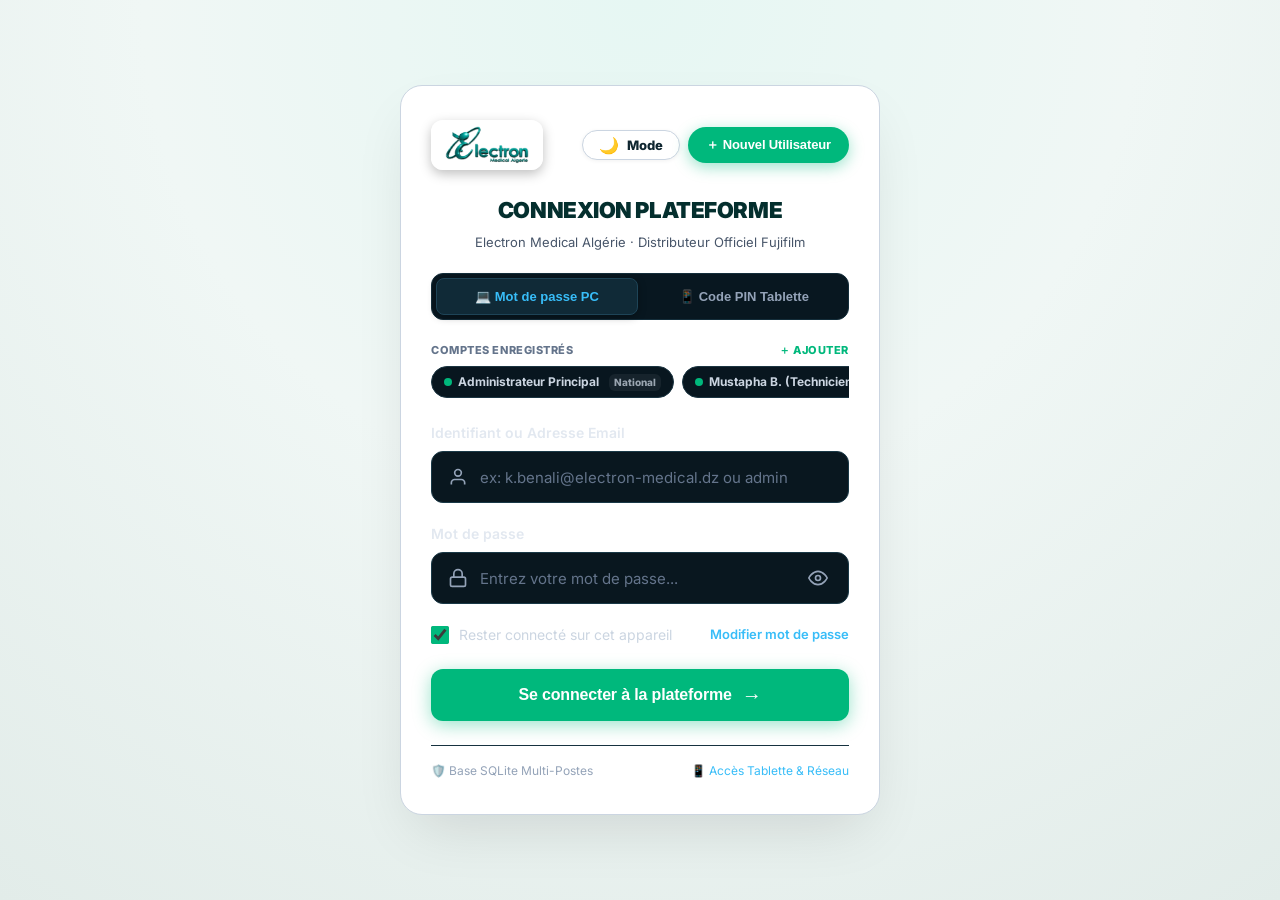
==== feuille_inspection.html @ e0e66719 "Ajout du bouton Deconnexion et Nouvel Utilisateur avec selection de Region (Centre, Est, Ouest, Sud," ====
<!doctype html>
<html lang="fr">
<head>
  <script>
    // VÉRIFICATION DE SÉCURITÉ IMMÉDIATE : CONNEXION OBLIGATOIRE
    (function() {
      try {
        var isSessionActive = (sessionStorage.getItem('technico_session_active') === 'true' || localStorage.getItem('technico_session_active') === 'true');
        var token = localStorage.getItem('technico_auth_token') || sessionStorage.getItem('technico_auth_token') || localStorage.getItem('technico_auth_token_v1') || sessionStorage.getItem('technico_auth_token_v1');
        var user = localStorage.getItem('technico_auth_user') || sessionStorage.getItem('technico_auth_user') || localStorage.getItem('technico_auth_user_v1') || sessionStorage.getItem('technico_auth_user_v1');
        if (!isSessionActive || !token || !user) {
          window.location.replace('login.html?redirect=feuille_inspection.html');
        }
      } catch (e) {
        window.location.replace('login.html?redirect=feuille_inspection.html');
      }
    })();
  </script>

<meta charset="utf-8">
<meta name="viewport" content="width=device-width,initial-scale=1">
<script src="js/theme.js"></script>
  <script src="js/auth.js"></script>
<link rel="stylesheet" href="css/main.css">
<title>ELECTRON MEDICAL — Inspection d'entrée</title>
<style>
  :root {
    --border-color: #000000;
    --border-width: 1px;
    --bg-color: #ffffff;
    --text-color: #000000;
    --yellow-highlight: #ffff00;
    --red-text: #ff0000;
    --top-bar-bg: #142d3a;
  }

  * { box-sizing: border-box; }

  body {
    margin: 0;
    padding: 0;
    background: #eef2f5;
    color: var(--text-color);
    font-family: Arial, "Segoe UI", Helvetica, sans-serif;
    font-size: 13px;
    line-height: 1.3;
  }

  /* Barre d'outils supérieure (non imprimable) */
  .app-control-bar {
    position: sticky;
    top: 0;
    z-index: 100;
    background: var(--top-bar-bg);
    color: #fff;
    padding: 10px 24px;
    display: flex;
    align-items: center;
    justify-content: space-between;
    box-shadow: 0 2px 10px rgba(0,0,0,0.25);
  }
  .app-control-bar .brand-title {
    font-size: 14px;
    font-weight: 800;
    letter-spacing: .05em;
    display: flex;
    align-items: center;
    gap: 10px;
  }
  .app-control-bar .brand-title span {
    color: #4ade80;
    font-size: 11px;
    border: 1px solid #4ade80;
    padding: 2px 6px;
    border-radius: 4px;
  }
  .bar-btns {
    display: flex;
    gap: 8px;
    align-items: center;
    flex-wrap: wrap;
  }
  .action-btn {
    padding: 7px 14px;
    border-radius: 6px;
    font-size: 12px;
    font-weight: 700;
    cursor: pointer;
    border: 0;
    display: inline-flex;
    align-items: center;
    gap: 6px;
    transition: all .15s ease;
    text-decoration: none;
  }
  .btn-dashboard { background: #2a4351; color: #fff; }
  .btn-dashboard:hover { background: #3b5768; }
  .btn-print { background: #0284c7; color: #fff; }
  .btn-print:hover { background: #0369a1; }
  .btn-save { background: #16a34a; color: #fff; }
  .btn-save:hover { background: #15803d; }
  .btn-clear { background: #475569; color: #fff; }
  .btn-clear:hover { background: #334155; }
  .btn-history { background: #d97706; color: #fff; }
  .btn-history:hover { background: #b45309; }
  .btn-toggle-panel { background: #0f766e; color: #fff; }
  .btn-toggle-panel:hover { background: #115e59; }

  /* Cadre supérieur officiel (Cellule titre Excel) */
  .fuji-top-excel-bar {
    width: 68%;
    height: 16px;
    border: 1px solid #000;
    margin: 0 auto 10px auto;
    box-sizing: border-box;
  }

  /* Feuille A4 / Document centré */
  .sheet-container {
    max-width: 1060px;
    margin: 20px auto 60px;
    background: #fff;
    padding: 30px 45px 50px;
    box-shadow: 0 4px 25px rgba(0,0,0,0.12);
    border: 1px solid #d1d5db;
  }

  /* SECTION HAUTE : Saisie interactive directe */
  .top-input-section {
    margin-bottom: 25px;
    font-size: 14px;
  }
  .input-line {
    display: flex;
    align-items: center;
    margin-bottom: 11px;
  }
  .input-line.long-line {
    align-items: flex-start;
  }
  .input-line label {
    width: 220px;
    font-size: 14px;
    color: #000;
    font-weight: 400;
  }
  .input-line input[type="text"] {
    width: 380px;
    height: 30px;
    padding: 4px 8px;
    border: 1px solid #777;
    border-radius: 2px;
    font-size: 14px;
    color: #000;
    outline: none;
    background: #fff;
  }
  .input-line input[type="text"]:focus {
    border-color: #0284c7;
    box-shadow: 0 0 0 2px rgba(2,132,199,0.2);
  }
  .input-line.wide-input input[type="text"] {
    width: 100%;
    max-width: 820px;
  }
  .appareil-options {
    display: inline-flex;
    align-items: center;
    gap: 30px;
    font-size: 14px;
  }
  .appareil-options label {
    width: auto;
    cursor: pointer;
    display: inline-flex;
    align-items: center;
    gap: 7px;
  }
  .appareil-options input[type="checkbox"] {
    width: 17px;
    height: 17px;
    cursor: pointer;
    accent-color: #0075ff;
  }
  .appareil-filled-cell {
    background-color: #000000 !important;
    background: #000000 !important;
    color: #000000 !important;
    user-select: none;
  }

  /* EN-TÊTE OFFICIEL ELECTRON MEDICAL */
  .fuji-header-block {
    position: relative;
    margin-top: 15px;
    margin-bottom: 12px;
    min-height: 52px;
    display: flex;
    align-items: center;
    justify-content: center;
  }
  .fuji-logo-img {
    height: 48px;
    object-fit: contain;
    position: absolute;
    left: 0;
    top: 50%;
    transform: translateY(-50%);
  }
  .fuji-title-center {
    text-align: center;
    font-size: 25px;
    font-weight: 800;
    letter-spacing: .02em;
    margin: 0;
    color: #000;
  }
  .sub-notice-text {
    font-size: 13px;
    margin-bottom: 6px;
    color: #000;
  }

  /* TABLEAU 1 : Information endoscope */
  .grid-table {
    width: 100%;
    border-collapse: collapse;
    border: var(--border-width) solid var(--border-color);
    margin-bottom: 22px;
    font-size: 13px;
  }
  .grid-table td, .grid-table th {
    border: var(--border-width) solid var(--border-color);
    padding: 4px 6px;
    vertical-align: middle;
  }
  .grid-table .bold-lbl {
    font-weight: 700;
    color: #000;
  }
  .grid-table .text-center {
    text-align: center;
  }
  .grid-table input[type="text"] {
    width: 100%;
    border: 0;
    outline: none;
    background: transparent;
    font-size: 13px;
    font-family: inherit;
    color: #000;
    padding: 2px 4px;
  }

  /* Cellules pistons dans le tableau 1 */
  .pistons-cell-layout {
    display: flex;
    align-items: center;
    gap: 12px;
  }
  .pistons-sub-box {
    display: inline-flex;
    align-items: center;
    gap: 6px;
    cursor: pointer;
    user-select: none;
  }

  /* Checkbox carrée style Excel */
  .check-box-square {
    display: inline-block;
    width: 14px;
    height: 14px;
    border: 1px solid #000;
    background: #fff;
    text-align: center;
    line-height: 12px;
    font-size: 11px;
    vertical-align: middle;
    user-select: none;
  }
  .check-box-square.checked:after {
    content: "✓";
    font-weight: 900;
    color: #000;
  }

  /* TABLEAU 2 : Inspection Items */
  .inspection-table {
    width: 100%;
    border-collapse: collapse;
    border: var(--border-width) solid var(--border-color);
    font-size: 12px;
  }
  .inspection-table th, .inspection-table td {
    border: var(--border-width) solid var(--border-color);
    padding: 3px 5px;
    vertical-align: middle;
  }
  .inspection-table th {
    background: #fff;
    font-weight: 700;
    text-align: center;
    font-size: 13px;
    padding: 6px 4px;
  }

  /* Colonne Visuels */
  .visuel-col {
    width: 320px;
    min-width: 290px;
    max-width: 340px;
    text-align: center;
    background: #fff;
    padding: 4px;
    position: relative;
  }
  .visuel-img {
    max-width: 96%;
    max-height: 100px;
    object-fit: contain;
    display: block;
    margin: 0 auto;
  }
  .visuel-double-knobs {
    display: flex;
    justify-content: center;
    align-items: flex-end;
    gap: 15px;
    padding: 4px 0;
  }
  .visuel-double-knobs .knob-item {
    text-align: center;
  }
  .visuel-double-knobs img {
    max-height: 90px;
    max-width: 125px;
    object-fit: contain;
  }
  .visuel-double-knobs .knob-caption {
    font-size: 10px;
    color: #222;
    margin-top: 2px;
    font-weight: 500;
  }

  /* Cellule d'élément et specs */
  .item-name-cell {
    font-size: 12px;
    color: #000;
    padding: 3px 6px;
  }
  .item-with-ref {
    display: flex;
    align-items: center;
    justify-content: space-between;
    gap: 8px;
    width: 100%;
  }
  .item-with-ref .item-txt {
    flex: 1;
  }
  .item-with-ref .item-ref-spec {
    width: 75px;
    text-align: center;
    font-weight: 700;
    font-family: monospace;
    font-size: 12px;
    border-left: 1px solid #000;
    padding: 2px 4px;
    margin: -3px -5px -3px 0;
    background: #fff;
  }

  /* Colonne Statut OK / NG avec séparateurs pointillés Excel */
  .status-col {
    width: 140px;
    min-width: 135px;
    text-align: center;
    padding: 0 !important;
  }
  .ok-ng-excel-grid {
    display: flex;
    align-items: stretch;
    height: 100%;
    min-height: 25px;
    width: 100%;
  }
  .ok-ng-excel-cell {
    flex: 1;
    display: flex;
    align-items: center;
    justify-content: center;
    font-size: 12px;
    border-right: 1px dotted #888;
    user-select: none;
    cursor: pointer;
  }
  .ok-ng-excel-cell:last-child {
    border-right: none;
  }
  .ok-ng-excel-cell.label-cell {
    font-weight: 500;
    cursor: pointer;
  }
  .ok-ng-excel-cell.box-cell {
    padding: 0 4px;
  }
  .sq-indicator {
    width: 14px;
    height: 14px;
    border: 1px solid #000;
    background: #fff;
    display: inline-flex;
    align-items: center;
    justify-content: center;
    font-size: 11px;
    font-weight: 900;
    line-height: 1;
  }
  .sq-indicator.checked {
    background: #fff;
    color: #000;
  }
  .sq-indicator.checked:after {
    content: "✓";
    font-weight: 900;
    color: #000;
  }

  /* Pression 24kPa */
  .kpa-val-cell {
    font-size: 12px;
    text-align: center;
    padding: 4px 6px;
    display: flex;
    align-items: center;
    justify-content: center;
    gap: 4px;
  }
  .kpa-val-cell input {
    width: 45px;
    text-align: right;
    border: 0;
    outline: none;
    font-size: 12px;
    font-family: inherit;
    font-weight: 700;
  }

  /* Uses Subtable & Optical Mires */
  .uses-box-table {
    width: 100%;
    border-collapse: collapse;
    text-align: center;
    margin: -3px -6px;
    font-size: 11px;
  }
  .uses-box-table td, .uses-box-table th {
    border: 1px solid #000;
    padding: 3px 4px;
  }
  .uses-box-table input {
    width: 60px;
    text-align: center;
    border: 0;
    outline: none;
    font-size: 12px;
    font-weight: 700;
  }
  .mire-frame-wrapper {
    display: flex;
    flex-direction: column;
    align-items: center;
    justify-content: center;
    gap: 2px;
    padding: 2px;
  }
  .mire-frame-img {
    max-width: 90px;
    max-height: 65px;
    object-fit: contain;
    border: 1px solid #bbb;
    background: #fff;
    border-radius: 3px;
  }
  .mire-photo-btn {
    font-size: 9px;
    padding: 1px 5px;
    border: 1px solid #999;
    border-radius: 3px;
    background: #f3f4f6;
    cursor: pointer;
  }

  /* Canal Ballonnet 580UT/UR* (LIGNE ENTIÈRE EN JAUNE VIF) */
  .yellow-row, .yellow-row td, .yellow-row .ok-ng-excel-grid, .yellow-row .ok-ng-excel-cell {
    background-color: var(--yellow-highlight) !important;
  }
  .yellow-row .item-name-cell, .yellow-row strong {
    color: var(--red-text) !important;
    font-weight: 800;
  }

  /* Angulation Sub-table */
  .angulation-sub-table {
    width: 100%;
    border-collapse: collapse;
    margin: -3px -6px;
  }
  .angulation-sub-table td {
    border: 0;
    padding: 3px 6px;
  }
  .angulation-sub-table .sub-dir {
    width: 65px;
    font-weight: 600;
    border-left: 1px solid #000;
    border-right: 1px solid #000;
    text-align: center;
  }
  .angulation-sub-table .sub-spec {
    width: 75px;
    text-align: center;
    font-weight: 700;
    font-family: monospace;
  }

  /* Pied du tableau : Type de réparation */
  .repair-type-row td {
    border-top: 1px solid #000;
    padding: 6px 12px;
  }
  .repair-type-options {
    display: flex;
    align-items: center;
    gap: 40px;
  }
  .repair-type-options label {
    display: inline-flex;
    align-items: center;
    gap: 8px;
    font-weight: 700;
    cursor: pointer;
  }

  /* Commentaire réglementaire en rouge */
  .sheet-footnote-comment {
    margin-top: 8px;
    color: var(--red-text);
    font-weight: 700;
    font-size: 13px;
  }

  /* Poignée de réorganisation discrète (masquée par défaut pour respect absolu de la maquette) */
  .reorder-handle {
    display: none;
  }

  /* Modal Historique */
  .history-modal-overlay {
    position: fixed;
    inset: 0;
    background: rgba(0,0,0,0.6);
    z-index: 1000;
    display: none;
    align-items: center;
    justify-content: center;
  }
  .history-modal {
    background: #fff;
    width: 750px;
    max-width: 95vw;
    max-height: 85vh;
    border-radius: 8px;
    overflow: hidden;
    display: flex;
    flex-direction: column;
    box-shadow: 0 10px 40px rgba(0,0,0,0.3);
  }
  .history-modal-head {
    padding: 14px 20px;
    background: var(--top-bar-bg);
    color: #fff;
    display: flex;
    justify-content: space-between;
    align-items: center;
  }
  .history-modal-head h3 { margin: 0; font-size: 16px; }
  .history-modal-body {
    padding: 18px;
    overflow-y: auto;
    flex: 1;
  }
  .history-item-row {
    padding: 10px;
    border: 1px solid #e2e8f0;
    border-radius: 6px;
    margin-bottom: 8px;
    display: flex;
    justify-content: space-between;
    align-items: center;
  }
  .history-item-row:hover { background: #f8fafc; }

  /* ONGLETS STYLE EXCEL (3 FEUILLES DU CLASSEUR) */
  .excel-sheets-tabbar {
    max-width: 1060px;
    margin: 15px auto -15px;
    display: flex;
    gap: 6px;
    padding: 0 10px;
    border-bottom: 2px solid #cbd5e1;
  }
  .sheet-tab-btn {
    background: #e2e8f0;
    color: #475569;
    border: 1px solid #cbd5e1;
    border-bottom: none;
    border-radius: 8px 8px 0 0;
    padding: 9px 20px;
    font-size: 13px;
    font-weight: 700;
    cursor: pointer;
    display: inline-flex;
    align-items: center;
    gap: 8px;
    transition: all .15s ease;
  }
  .sheet-tab-btn:hover {
    background: #f1f5f9;
    color: #0f172a;
  }
  .sheet-tab-btn.active {
    background: #ffffff;
    color: #0284c7;
    border-color: #cbd5e1;
    border-top: 3px solid #0284c7;
    padding-bottom: 11px;
    margin-bottom: -2px;
  }
  .tab-panel {
    display: block;
  }
  .tab-panel.hidden {
    display: none !important;
  }

  /* STYLES FEUILLE 2 (TABLE1 - TECHNICIENS) & FEUILLE 3 (PARAMETRES) */
  .subsheet-card {
    background: #fff;
    border-radius: 8px;
    border: 1px solid #e2e8f0;
    padding: 24px;
    margin-bottom: 20px;
  }
  .subsheet-header {
    display: flex;
    justify-content: space-between;
    align-items: center;
    margin-bottom: 18px;
    border-bottom: 1px solid #e2e8f0;
    padding-bottom: 12px;
    flex-wrap: wrap;
    gap: 12px;
  }
  .subsheet-title {
    font-size: 18px;
    font-weight: 800;
    color: #1e293b;
    display: flex;
    align-items: center;
    gap: 10px;
  }
  .subsheet-badge {
    background: #e0f2fe;
    color: #0284c7;
    font-size: 11px;
    font-weight: 800;
    padding: 3px 8px;
    border-radius: 999px;
  }
  .param-search-box {
    display: flex;
    gap: 12px;
    margin-bottom: 16px;
    align-items: center;
  }
  .param-search-input {
    flex: 1;
    padding: 9px 14px;
    border: 1px solid #cbd5e1;
    border-radius: 6px;
    font-size: 14px;
    outline: none;
  }
  .param-search-input:focus {
    border-color: #0284c7;
    box-shadow: 0 0 0 2px rgba(2,132,199,0.2);
  }
  .param-table-wrapper {
    max-height: 580px;
    overflow: auto;
    border: 1px solid #cbd5e1;
    border-radius: 6px;
  }
  .param-table {
    width: 100%;
    border-collapse: collapse;
    font-size: 12px;
  }
  .param-table th {
    background: #f8fafc;
    color: #334155;
    font-weight: 700;
    padding: 8px 10px;
    border: 1px solid #cbd5e1;
    position: sticky;
    top: 0;
    z-index: 2;
    text-align: center;
  }
  .param-table td {
    padding: 6px 10px;
    border: 1px solid #cbd5e1;
    text-align: center;
  }
  .param-table tbody tr:hover {
    background: #f0fdf4;
  }
  .btn-apply-spec {
    padding: 5px 10px;
    background: #0284c7;
    color: #fff;
    border: none;
    border-radius: 4px;
    font-size: 11px;
    font-weight: 700;
    cursor: pointer;
    transition: all .15s;
    white-space: nowrap;
  }
  .btn-apply-spec:hover {
    background: #0369a1;
  }
  .tech-role-col {
    background: #f8fafc;
    border: 1px solid #e2e8f0;
    border-radius: 6px;
    padding: 16px;
  }
  .tech-role-title {
    font-weight: 800;
    font-size: 14px;
    color: #1e293b;
    margin-bottom: 10px;
    display: flex;
    align-items: center;
    gap: 6px;
  }
  .tech-chip-list {
    display: flex;
    flex-wrap: wrap;
    gap: 6px;
    margin-bottom: 12px;
    min-height: 40px;
  }
  .tech-chip {
    background: #fff;
    border: 1px solid #cbd5e1;
    padding: 4px 10px;
    border-radius: 20px;
    font-size: 12px;
    font-weight: 600;
    color: #334155;
    display: inline-flex;
    align-items: center;
    gap: 6px;
  }
  .tech-chip-del {
    color: #ef4444;
    cursor: pointer;
    font-weight: 800;
    font-size: 11px;
    margin-left: 4px;
  }

  /* GESTION IMPRESSION A4 PIXEL-PERFECT (100% CONFORME AU MODÈLE FUJIFILM ORIGINAL) */
  @page {
    size: A4 portrait;
    margin: 4mm 6mm 4mm 6mm;
  }

  @media print {
    html, body {
      width: 100% !important;
      height: 100% !important;
      margin: 0 !important;
      padding: 0 !important;
      background: #ffffff !important;
      color: #000000 !important;
      font-family: Arial, "Segoe UI", Helvetica, sans-serif !important;
      font-size: 10px !important;
      line-height: 1.15 !important;
      -webkit-print-color-adjust: exact !important;
      print-color-adjust: exact !important;
    }

    /* Masquer impérativement tout ce qui ne fait pas partie de la fiche officielle */
    .no-print,
    .app-control-bar,
    .excel-sheets-tabbar,
    .top-input-section,
    .history-modal-overlay,
    .mire-photo-btn,
    #sheet2_panel,
    #sheet3_panel {
      display: none !important;
    }

    #sheet1_panel {
      display: block !important;
      width: 100% !important;
      margin: 0 !important;
      padding: 0 !important;
      page-break-after: avoid !important;
      break-after: avoid !important;
    }

    .sheet-container {
      max-width: 100% !important;
      width: 100% !important;
      margin: 0 !important;
      padding: 0 !important;
      border: none !important;
      box-shadow: none !important;
      page-break-inside: avoid !important;
      break-inside: avoid !important;
    }

    /* Cadre supérieur d'en-tête officiel Excel */
    .fuji-top-excel-bar {
      display: block !important;
      width: 68% !important;
      height: 14px !important;
      margin: 0 auto 6px auto !important;
      border: 1px solid #000 !important;
      box-sizing: border-box !important;
    }

    /* En-tête officiel FUJIFILM */
    .fuji-header-block {
      margin-top: 0 !important;
      margin-bottom: 2px !important;
      position: relative !important;
      height: 44px !important;
    }
    .fuji-logo-img {
      height: 38px !important;
      position: absolute !important;
      left: 0 !important;
      top: 0 !important;
    }
    .fuji-title-center {
      text-align: center !important;
      font-size: 21px !important;
      font-weight: 800 !important;
      letter-spacing: .02em !important;
      margin: 0 !important;
      line-height: 38px !important;
      color: #000 !important;
    }
    .sub-notice-text {
      font-size: 10px !important;
      margin-bottom: 3px !important;
      font-weight: 400 !important;
      color: #000 !important;
    }

    /* TABLEAU 1 : Information endoscope */
    .grid-table {
      width: 100% !important;
      border-collapse: collapse !important;
      border: 1px solid #000 !important;
      margin-bottom: 6px !important;
      font-size: 10px !important;
      page-break-inside: avoid !important;
      break-inside: avoid !important;
    }
    .grid-table td, .grid-table th {
      border: 1px solid #000 !important;
      padding: 1.5px 4px !important;
      height: 19px !important;
      line-height: 1.15 !important;
      vertical-align: middle !important;
    }
    .grid-table input[type="text"] {
      border: none !important;
      background: transparent !important;
      font-size: 10px !important;
      font-family: inherit !important;
      color: #000 !important;
      padding: 0 !important;
      height: auto !important;
      width: 100% !important;
      outline: none !important;
    }

    /* CUS / LOA / DEM noir plein */
    .appareil-filled-cell {
      background-color: #000000 !important;
      background: #000000 !important;
      color: #000000 !important;
      -webkit-print-color-adjust: exact !important;
      print-color-adjust: exact !important;
    }

    /* Checkbox Pistons */
    .pistons-cell-layout {
      gap: 10px !important;
    }
    .check-box-square {
      width: 11px !important;
      height: 11px !important;
      border: 1px solid #000 !important;
      background: #fff !important;
      color: #000 !important;
      font-size: 9px !important;
      line-height: 10px !important;
      text-align: center !important;
      vertical-align: middle !important;
      display: inline-block !important;
    }
    .check-box-square.checked:after {
      content: "✓" !important;
      font-weight: 900 !important;
      color: #000 !important;
    }

    /* TABLEAU 2 : Inspection table */
    .inspection-table {
      width: 100% !important;
      border-collapse: collapse !important;
      border: 1px solid #000 !important;
      font-size: 9.5px !important;
      page-break-inside: avoid !important;
      break-inside: avoid !important;
    }
    .inspection-table th, .inspection-table td {
      border: 1px solid #000 !important;
      padding: 1px 3px !important;
      height: 18px !important;
      line-height: 1.15 !important;
      vertical-align: middle !important;
    }
    .inspection-table th {
      font-size: 10px !important;
      font-weight: 700 !important;
      text-align: center !important;
      padding: 3px 2px !important;
      background: #fff !important;
      color: #000 !important;
    }

    /* Colonne Visuels */
    .visuel-col {
      width: 22% !important;
      min-width: 140px !important;
      max-width: 165px !important;
      padding: 1px 2px !important;
      text-align: center !important;
      background: #fff !important;
    }
    .visuel-img {
      max-height: 36px !important;
      max-width: 95% !important;
      object-fit: contain !important;
      margin: 0 auto !important;
    }
    .visuel-double-knobs {
      display: flex !important;
      justify-content: center !important;
      align-items: flex-end !important;
      gap: 6px !important;
      padding: 0 !important;
    }
    .visuel-double-knobs img {
      max-height: 42px !important;
      max-width: 52px !important;
    }
    .visuel-double-knobs .knob-caption {
      font-size: 8px !important;
      margin-top: 1px !important;
    }

    /* Colonne Items & Specs */
    .item-name-cell {
      font-size: 9.5px !important;
      padding: 1px 4px !important;
      color: #000 !important;
    }
    .item-with-ref {
      display: flex !important;
      align-items: center !important;
      justify-content: space-between !important;
      width: 100% !important;
    }
    .item-with-ref .item-txt {
      flex: 1 !important;
    }
    .item-with-ref .item-ref-spec {
      width: 50px !important;
      text-align: center !important;
      font-size: 9.5px !important;
      font-weight: 700 !important;
      font-family: Arial, monospace !important;
      border-left: 1px solid #000 !important;
      padding: 1px 3px !important;
      margin: -1px -3px -1px 0 !important;
      background: #fff !important;
    }

    /* Pression */
    .kpa-val-cell {
      font-size: 9.5px !important;
      padding: 1px 2px !important;
    }
    .kpa-val-cell input {
      font-size: 9.5px !important;
      width: 32px !important;
      border: none !important;
      background: transparent !important;
      font-weight: 700 !important;
      text-align: right !important;
    }

    /* Uses & Mires */
    .uses-box-table {
      width: 100% !important;
      margin: -1px -3px !important;
      font-size: 9px !important;
    }
    .uses-box-table td, .uses-box-table th {
      border: 1px solid #000 !important;
      padding: 1px 2px !important;
    }
    .uses-box-table input {
      border: none !important;
      background: transparent !important;
      font-size: 9px !important;
      font-weight: 700 !important;
      width: 40px !important;
      text-align: center !important;
    }
    .mire-frame-wrapper {
      padding: 0 !important;
    }
    .mire-frame-img {
      max-width: 54px !important;
      max-height: 36px !important;
      border: none !important;
    }

    /* Angulation sub-table */
    .angulation-sub-table {
      margin: -1px -4px !important;
      font-size: 9.5px !important;
    }
    .angulation-sub-table td {
      padding: 1px 4px !important;
    }
    .angulation-sub-table .sub-dir {
      width: 50px !important;
      border-left: 1px solid #000 !important;
      border-right: 1px solid #000 !important;
      text-align: center !important;
    }
    .angulation-sub-table .sub-spec {
      width: 50px !important;
      text-align: center !important;
      font-weight: 700 !important;
    }

    /* Colonne Statut OK / NG */
    .status-col {
      width: 15% !important;
      min-width: 90px !important;
      padding: 0 !important;
      text-align: center !important;
    }
    .ok-ng-excel-grid {
      display: flex !important;
      align-items: stretch !important;
      height: 100% !important;
      min-height: 17px !important;
      width: 100% !important;
    }
    .ok-ng-excel-cell {
      flex: 1 !important;
      display: flex !important;
      align-items: center !important;
      justify-content: center !important;
      font-size: 9px !important;
      border-right: 1px dotted #000 !important;
    }
    .ok-ng-excel-cell:last-child {
      border-right: none !important;
    }
    .sq-indicator {
      width: 11px !important;
      height: 11px !important;
      border: 1px solid #000 !important;
      background: #fff !important;
      color: #000 !important;
      display: inline-flex !important;
      align-items: center !important;
      justify-content: center !important;
      font-size: 9px !important;
      line-height: 10px !important;
    }
    .sq-indicator.checked {
      background: #fff !important;
      color: #000 !important;
    }
    .sq-indicator.checked:after {
      content: "✓" !important;
      font-weight: 900 !important;
      color: #000 !important;
    }

    /* Canal Ballonnet 580UT/UR* (LIGNE COMPLÈTEMENT EN JAUNE) */
    .yellow-row, .yellow-row td, .yellow-row .ok-ng-excel-grid, .yellow-row .ok-ng-excel-cell {
      background-color: #ffff00 !important;
      background: #ffff00 !important;
      -webkit-print-color-adjust: exact !important;
      print-color-adjust: exact !important;
    }
    .yellow-row .item-name-cell, .yellow-row strong {
      color: #ff0000 !important;
      font-weight: 800 !important;
    }

    /* Type de réparation */
    .repair-type-row td {
      border-top: 1px solid #000 !important;
      padding: 2.5px 8px !important;
      font-size: 9.5px !important;
    }
    .repair-type-options {
      display: flex !important;
      align-items: center !important;
      gap: 30px !important;
    }
    .repair-type-options label {
      display: inline-flex !important;
      align-items: center !important;
      gap: 6px !important;
      font-size: 9.5px !important;
      font-weight: 700 !important;
    }

    /* Footnote */
    .sheet-footnote-comment {
      margin-top: 3px !important;
      color: #ff0000 !important;
      font-weight: 700 !important;
      font-size: 10px !important;
      line-height: 1.2 !important;
    }
  }
</style>
</head>
<body>

<!-- BARRE DE COMMANDE SUPÉRIEURE (NON IMPRIMÉE) -->
<div class="app-control-bar no-print">
  <div class="brand-title">
    ELECTRON MEDICAL <span>Inspection d'entrée</span>
  </div>
  <div class="bar-btns">
    <!-- Bouton Pill Mode Sombre / Clair [☀️ Mode] -->
    <button type="button" class="theme-toggle-pill" id="themeToggleBtn" onclick="toggleAppTheme()" title="Basculer entre Mode Sombre et Mode Clair" style="margin-right:6px;">
      <span class="theme-icon" id="themeToggleIcon">☀️</span>
      <span class="theme-label" id="themeToggleText">Mode</span>
    </button>
    <a href="index.html" class="action-btn btn-dashboard">⌂ Tableau de bord</a>
    <button type="button" class="action-btn btn-toggle-panel" id="btn_toggle_top_panel" onclick="toggleTopPanel()">👁 Volet Saisie rapide</button>
    <button type="button" class="action-btn btn-clear" onclick="resetInspectionForm()">↺ Nouveau / Effacer</button>
    <button type="button" class="action-btn btn-history" onclick="openHistoryModal()">◷ Historique</button>
    <button type="button" class="action-btn btn-save" onclick="saveInspection(false)">💾 Enregistrer</button>
    <button type="button" class="action-btn btn-print" onclick="printInspectionSheet()">⎙ Imprimer / Exporter PDF</button>
  </div>
</div>

<!-- BARRE D'ONGLETS STYLE EXCEL (LES 3 FEUILLES DU CLASSEUR) -->
<div class="excel-sheets-tabbar no-print">
  <button type="button" class="sheet-tab-btn active" id="tab_btn_sheet1" onclick="switchSheetTab('sheet1')">
    <span class="sheet-icon">📑</span> Feuille 1 : Feuille d'Inspection
  </button>
  <button type="button" class="sheet-tab-btn" id="tab_btn_sheet2" onclick="switchSheetTab('sheet2')">
    <span class="sheet-icon">👥</span> Feuille 2 : Table1 (Techniciens)
  </button>
  <button type="button" class="sheet-tab-btn" id="tab_btn_sheet3" onclick="switchSheetTab('sheet3')">
    <span class="sheet-icon">📊</span> Feuille 3 : Paramètres (264 Modèles)
  </button>
</div>

<!-- ========================================== -->
<!-- 1. FEUILLE 1 : FEUILLE D'INSPECTION (A4)   -->
<!-- ========================================== -->
<div id="sheet1_panel" class="tab-panel">
<div class="sheet-container">

  <!-- 1. SECTION SUPÉRIEURE : Saisie des informations principales (Affichage écran uniquement) -->
  <div class="top-input-section no-print" id="topInputSection">
    <div class="input-line">
      <label>Modèle de l'endoscope</label>
      <input type="text" id="input_top_model" list="models_datalist" placeholder="" oninput="syncField('model', this.value)">
      <datalist id="models_datalist"></datalist>
    </div>
    <div class="input-line">
      <label>Numéro de série:</label>
      <input type="text" id="input_top_serial" oninput="syncField('serial', this.value)">
    </div>
    <div class="input-line">
      <label>Ordre de réparation</label>
      <input type="text" id="input_top_repairOrder" oninput="syncField('repairOrder', this.value)">
    </div>
    <div class="input-line">
      <label>Appareil:</label>
      <div class="appareil-options">
        <label><input type="checkbox" id="check_appareil_cus" onchange="syncAppareil('CUS')"> Customer</label>
        <label><input type="checkbox" id="check_appareil_loa" onchange="syncAppareil('LOA')"> Loaner</label>
        <label><input type="checkbox" id="check_appareil_dem" onchange="syncAppareil('DEM')"> Demo</label>
      </div>
    </div>
    <div class="input-line wide-input">
      <label>Client:</label>
      <input type="text" id="input_top_client" oninput="syncField('client', this.value)">
    </div>
    <div class="input-line wide-input long-line">
      <label>Problème client:</label>
      <input type="text" id="input_top_problem" oninput="syncField('problem', this.value)">
    </div>
  </div>

  <!-- Cadre supérieur officiel (Cellule titre Excel) -->
  <div class="fuji-top-excel-bar"></div>

  <!-- 2. EN-TÊTE DU RAPPORT ELECTRON MEDICAL -->
  <div class="fuji-header-block">
    <img src="assets/electron-medical-logo.png" alt="Electron Medical Algérie" class="fuji-logo-img">
    <div class="fuji-title-center">Inspection d'entrée</div>
  </div>

  <div class="sub-notice-text">Information endoscope.</div>

  <!-- 3. TABLEAU DES INFORMATIONS ENDOSCOPE -->
  <table class="grid-table">
    <colgroup>
      <col style="width: 17%;">
      <col style="width: 25%;">
      <col style="width: 17%;">
      <col style="width: 25%;">
      <col style="width: 10%;">
      <col style="width: 6%;">
    </colgroup>
    <tr>
      <td class="bold-lbl text-center">Modèle</td>
      <td class="text-center"><input type="text" id="grid_model" value="0" class="text-center" oninput="syncField('model', this.value)"></td>
      <td class="bold-lbl text-center">Ordre de rep.</td>
      <td class="text-center"><input type="text" id="grid_repairOrder" value="0" class="text-center" oninput="syncField('repairOrder', this.value)"></td>
      <td class="text-center bold-lbl" style="cursor:pointer;" onclick="syncAppareil('CUS')">CUS</td>
      <td class="text-center bold-lbl" style="cursor:pointer;" id="val_cus" onclick="syncAppareil('CUS')"></td>
    </tr>
    <tr>
      <td class="bold-lbl">Numéro de série:</td>
      <td class="text-center"><input type="text" id="grid_serial" value="0" class="text-center" oninput="syncField('serial', this.value)"></td>
      <td colspan="2"></td>
      <td class="text-center bold-lbl" style="cursor:pointer;" onclick="syncAppareil('LOA')">LOA</td>
      <td class="text-center bold-lbl" style="cursor:pointer;" id="val_loa" onclick="syncAppareil('LOA')"></td>
    </tr>
    <tr>
      <td class="bold-lbl">Nom du client:</td>
      <td colspan="3" class="text-center"><input type="text" id="grid_client" value="0" class="text-center" oninput="syncField('client', this.value)"></td>
      <td class="text-center bold-lbl" style="cursor:pointer;" onclick="syncAppareil('DEM')">DEM</td>
      <td class="text-center bold-lbl" style="cursor:pointer;" id="val_dem" onclick="syncAppareil('DEM')"></td>
    </tr>
    <tr>
      <td class="bold-lbl">Date d'inspection:</td>
      <td class="text-center"><input type="text" id="grid_inspectionDate" class="text-center"></td>
      <td class="bold-lbl">Technicien Inspection:</td>
      <td colspan="3"><input type="text" id="input_inspectionTech" list="techs_datalist" oninput="syncField('inspectionTech', this.value)"></td>
    </tr>
    <tr>
      <td class="bold-lbl">Date contrôle qualité:</td>
      <td class="text-center"><input type="text" id="grid_qualityDate" class="text-center"></td>
      <td class="bold-lbl">Technicien reparation1:</td>
      <td colspan="3"><input type="text" id="input_repairTech1" list="techs_datalist" oninput="syncField('repairTech1', this.value)"></td>
    </tr>
    <tr>
      <td class="bold-lbl">Pistons</td>
      <td>
        <div class="pistons-cell-layout">
          <span class="pistons-sub-box" onclick="togglePistons('inc')"><span class="check-box-square" id="sq_pistons_inc"></span> Inclus</span>
          <span class="pistons-sub-box" onclick="togglePistons('abs')"><span class="check-box-square" id="sq_pistons_abs"></span> Absents</span>
        </div>
      </td>
      <td class="bold-lbl">Technicien reparation2:</td>
      <td colspan="3"><input type="text" id="input_repairTech2" list="techs_datalist" oninput="syncField('repairTech2', this.value)"></td>
    </tr>
    <tr>
      <td class="bold-lbl">Accesoires:</td>
      <td><input type="text" id="grid_accessories"></td>
      <td class="bold-lbl">Technicien reparation3:</td>
      <td colspan="3"><input type="text" id="input_repairTech3" list="techs_datalist" oninput="syncField('repairTech3', this.value)"></td>
    </tr>
    <tr>
      <td colspan="2"></td>
      <td class="bold-lbl">Controleur Qualité</td>
      <td colspan="3"><input type="text" id="input_qualityTech" list="techs_datalist" value="0" class="text-center" oninput="syncField('qualityTech', this.value)"></td>
    </tr>
    <tr>
      <td class="bold-lbl">Problème client:</td>
      <td colspan="5"><input type="text" id="grid_problem" value="0" oninput="syncField('problem', this.value)"></td>
    </tr>
  </table>

  <datalist id="techs_datalist"></datalist>

  <!-- 4. TABLEAU PRINCIPAL DES CONTRÔLES TECHNIQUES -->
  <table class="inspection-table" id="inspectionMainTable">
    <colgroup>
      <col class="visuel-col">
      <col>
      <col class="status-col">
      <col class="status-col">
    </colgroup>
    <thead>
      <tr>
        <th class="visuel-col"></th>
        <th>Inspection Items</th>
        <th>Inspection entrée</th>
        <th>Contrôle apres REP</th>
      </tr>
    </thead>
    <tbody>

      <!-- 1. G5 / G7 Distal Tip Warning -->
      <tr>
        <td class="visuel-col">
          <img src="assets/inspection_visuels/image3.png" alt="Inspection G5/G7" class="visuel-img">
        </td>
        <td class="item-name-cell">
          <strong>Inspection1 visuelle G5/G7 OSA</strong>
        </td>
        <td class="status-col" data-status-row="c0" data-group="entry"></td>
        <td class="status-col" data-status-row="c0" data-group="after"></td>
      </tr>

      <!-- 2 to 6. Endoscope Complet (5 lignes groupées avec l'illustration horizontale) -->
      <tr>
        <td rowspan="5" class="visuel-col">
          <img src="assets/inspection_visuels/visuel_scope_horizontal.png" alt="Endoscope complet" class="visuel-img" style="max-height:85px; max-width:98%;">
        </td>
        <td class="item-name-cell">
          Inspection externe ISA/DTA
        </td>
        <td class="status-col" data-status-row="c1" data-group="entry"></td>
        <td class="status-col" data-status-row="c1" data-group="after"></td>
      </tr>
      <tr>
        <td class="item-name-cell">
          <div class="item-with-ref">
            <span class="item-txt">DTA diametre exterieur</span>
            <span class="item-ref-spec" id="spec_DTA">#N/A</span>
          </div>
        </td>
        <td class="status-col" data-status-row="c2" data-group="entry"></td>
        <td class="status-col" data-status-row="c2" data-group="after"></td>
      </tr>
      <tr>
        <td class="item-name-cell">
          <div class="item-with-ref">
            <span class="item-txt">FSA diametre exterieur</span>
            <span class="item-ref-spec" id="spec_FSA">#N/A</span>
          </div>
        </td>
        <td class="status-col" data-status-row="c3" data-group="entry"></td>
        <td class="status-col" data-status-row="c3" data-group="after"></td>
      </tr>
      <tr>
        <td class="item-name-cell">
          <div class="item-with-ref">
            <span class="item-txt">Longueur de travail</span>
            <span class="item-ref-spec" id="spec_Total_length">#N/A</span>
          </div>
        </td>
        <td class="status-col" data-status-row="c4" data-group="entry"></td>
        <td class="status-col" data-status-row="c4" data-group="after"></td>
      </tr>
      <tr>
        <td class="item-name-cell">
          Inspection3 visuelle FSM & Con
        </td>
        <td class="status-col" data-status-row="c5" data-group="entry"></td>
        <td class="status-col" data-status-row="c5" data-group="after"></td>
      </tr>

      <!-- 7 & 8. Test d'étanchéité immergé (2 lignes) -->
      <tr>
        <td rowspan="2" class="visuel-col">
          <img src="assets/inspection_visuels/image12.png" alt="Test d'étanchéité immergé" class="visuel-img" style="max-height:85px;">
        </td>
        <td class="item-name-cell">
          <strong>Test d'étancheité</strong>
        </td>
        <td class="status-col" data-status-row="c6" data-group="entry"></td>
        <td class="status-col" data-status-row="c6" data-group="after"></td>
      </tr>
      <tr>
        <td class="item-name-cell">
          Pression 24kPa immergé
        </td>
        <td class="status-col">
          <div class="kpa-val-cell">
            <input type="text" id="pressure_entry" value="40"> kPa
          </div>
        </td>
        <td class="status-col">
          <div class="kpa-val-cell">
            <input type="text" id="pressure_after" value=""> kPa
          </div>
        </td>
      </tr>

      <!-- 9 to 12. Processeur Image & Mire (4 lignes) -->
      <tr>
        <td rowspan="4" class="visuel-col">
          <img src="assets/inspection_visuels/image4.png" alt="Inspection Image" class="visuel-img" style="max-height:105px;">
        </td>
        <td class="item-name-cell">
          <strong>Inspection Image</strong>
        </td>
        <td class="status-col" data-status-row="c8" data-group="entry"></td>
        <td class="status-col" data-status-row="c8" data-group="after"></td>
      </tr>
      <tr>
        <td class="item-name-cell" style="padding:0;">
          <table class="uses-box-table">
            <tr>
              <td rowspan="2" style="font-weight:700; width:65px;">Uses :</td>
              <td style="font-weight:700; width:50%;">entrée</td>
              <td style="font-weight:700; width:50%;">sortie</td>
            </tr>
            <tr>
              <td><input type="text" id="uses_entry" value="679"></td>
              <td><input type="text" id="uses_after" value=""></td>
            </tr>
          </table>
        </td>
        <!-- Photos Mires Optiques -->
        <td class="status-col">
          <div class="mire-frame-wrapper">
            <img id="mire_img_entry" src="assets/inspection_visuels/image5.png" alt="Mire Entrée" class="mire-frame-img">
            <div class="no-print" style="display:flex; gap:3px;">
              <label class="mire-photo-btn">📷<input type="file" accept="image/*" style="display:none;" onchange="handleMireUpload('entry', event)"></label>
              <button type="button" class="mire-photo-btn" onclick="resetMire('entry')">↺</button>
            </div>
          </div>
        </td>
        <td class="status-col">
          <div class="mire-frame-wrapper">
            <img id="mire_img_after" src="assets/inspection_visuels/image5.png" alt="Mire Sortie" class="mire-frame-img">
            <div class="no-print" style="display:flex; gap:3px;">
              <label class="mire-photo-btn">📷<input type="file" accept="image/*" style="display:none;" onchange="handleMireUpload('after', event)"></label>
              <button type="button" class="mire-photo-btn" onclick="resetMire('after')">↺</button>
            </div>
          </div>
        </td>
      </tr>
      <tr>
        <td class="item-name-cell">
          Test d'etancheité con.
        </td>
        <td class="status-col" data-status-row="c9" data-group="entry"></td>
        <td class="status-col" data-status-row="c9" data-group="after"></td>
      </tr>
      <tr>
        <td class="item-name-cell">
          Test de condensation
        </td>
        <td class="status-col" data-status-row="c10" data-group="entry"></td>
        <td class="status-col" data-status-row="c10" data-group="after"></td>
      </tr>

      <!-- 13 to 17. Scope Switches (5 lignes avec Switch 1,2,3 et Switch 4,5 côte à côte) -->
      <tr>
        <td rowspan="5" class="visuel-col">
          <div style="display: flex; justify-content: center; align-items: center; gap: 6px;">
            <img src="assets/inspection_visuels/image6.png" alt="Scope Switch 1,2,3" style="max-height:85px; max-width:48%; object-fit:contain;">
            <img src="assets/inspection_visuels/image10.png" alt="Scope Switch 4,5" style="max-height:85px; max-width:48%; object-fit:contain;">
          </div>
        </td>
        <td class="item-name-cell">SW1</td>
        <td class="status-col" data-status-row="c11" data-group="entry"></td>
        <td class="status-col" data-status-row="c11" data-group="after"></td>
      </tr>
      <tr>
        <td class="item-name-cell">SW2</td>
        <td class="status-col" data-status-row="c12" data-group="entry"></td>
        <td class="status-col" data-status-row="c12" data-group="after"></td>
      </tr>
      <tr>
        <td class="item-name-cell">SW3</td>
        <td class="status-col" data-status-row="c13" data-group="entry"></td>
        <td class="status-col" data-status-row="c13" data-group="after"></td>
      </tr>
      <tr>
        <td class="item-name-cell">SW4</td>
        <td class="status-col" data-status-row="c14" data-group="entry"></td>
        <td class="status-col" data-status-row="c14" data-group="after"></td>
      </tr>
      <tr>
        <td class="item-name-cell">SW5</td>
        <td class="status-col" data-status-row="c15" data-group="entry"></td>
        <td class="status-col" data-status-row="c15" data-group="after"></td>
      </tr>

      <!-- 18 to 21. Nozzle Spray & Channels (4 lignes) -->
      <tr>
        <td rowspan="4" class="visuel-col">
          <img src="assets/inspection_visuels/image9.png" alt="Buse distale" class="visuel-img" style="max-height:75px;">
        </td>
        <td class="item-name-cell">
          <div class="item-with-ref">
            <span class="item-txt">EAU &nbsp;&nbsp; cc/min</span>
            <span class="item-ref-spec" id="spec_Wasser">#N/A</span>
          </div>
        </td>
        <td class="status-col" data-status-row="c16" data-group="entry"></td>
        <td class="status-col" data-status-row="c16" data-group="after"></td>
      </tr>
      <tr>
        <td class="item-name-cell">
          <div class="item-with-ref">
            <span class="item-txt">Air &nbsp;&nbsp; cc/5sec</span>
            <span class="item-ref-spec" id="spec_Luft">#N/A</span>
          </div>
        </td>
        <td class="status-col" data-status-row="c17" data-group="entry"></td>
        <td class="status-col" data-status-row="c17" data-group="after"></td>
      </tr>
      <tr>
        <td class="item-name-cell">
          <div class="item-with-ref">
            <span class="item-txt">ASPI &nbsp;&nbsp; cc/min</span>
            <span class="item-ref-spec" id="spec_Absaugung">#N/A</span>
          </div>
        </td>
        <td class="status-col" data-status-row="c18" data-group="entry"></td>
        <td class="status-col" data-status-row="c18" data-group="after"></td>
      </tr>
      <tr>
        <td class="item-name-cell">
          Jet chanel
        </td>
        <td class="status-col" data-status-row="c19" data-group="entry"></td>
        <td class="status-col" data-status-row="c19" data-group="after"></td>
      </tr>

      <!-- 22. Canal Ballonnet 580UT/UR* (LIGNE COMPLÈTEMENT JAUNE AVEC ÉCOUVILLON) -->
      <tr class="yellow-row">
        <td class="visuel-col">
          <img src="assets/inspection_visuels/image8.png" alt="Écouvillon ballon" class="visuel-img" style="max-height:35px;">
        </td>
        <td class="item-name-cell">
          <strong>Canal Ballonnet 580UT/UR*</strong>
        </td>
        <td class="status-col" data-status-row="c20" data-group="entry"></td>
        <td class="status-col" data-status-row="c20" data-group="after"></td>
      </tr>

      <!-- 23 to 29. Angulation & 2 Knobs (7 lignes) -->
      <tr>
        <td rowspan="7" class="visuel-col">
          <div class="visuel-double-knobs">
            <div class="knob-item">
              <img src="assets/inspection_visuels/image7.png" alt="Up/Down Angulation Knob">
            </div>
            <div class="knob-item">
              <img src="assets/inspection_visuels/image11.png" alt="Left/Right Angulation Knob">
            </div>
          </div>
        </td>
        <td class="item-name-cell">
          <div class="item-with-ref">
            <span class="item-txt">FCT gauge</span>
            <span class="item-ref-spec" id="spec_FCT">#N/A</span>
          </div>
        </td>
        <td class="status-col" data-status-row="c21" data-group="entry"></td>
        <td class="status-col" data-status-row="c21" data-group="after"></td>
      </tr>
      <tr>
        <td class="item-name-cell">Rigidité variable</td>
        <td class="status-col" data-status-row="c22" data-group="entry"></td>
        <td class="status-col" data-status-row="c22" data-group="after"></td>
      </tr>
      <tr>
        <td class="item-name-cell" style="padding:0;">
          <table class="angulation-sub-table">
            <tr>
              <td>Inspection</td>
              <td class="sub-dir">haut</td>
              <td class="sub-spec" id="spec_U">#N/A</td>
            </tr>
          </table>
        </td>
        <td class="status-col" data-status-row="c23" data-group="entry"></td>
        <td class="status-col" data-status-row="c23" data-group="after"></td>
      </tr>
      <tr>
        <td class="item-name-cell" style="padding:0;">
          <table class="angulation-sub-table">
            <tr>
              <td>Gauche / droite</td>
              <td class="sub-dir">bas</td>
              <td class="sub-spec" id="spec_D">#N/A</td>
            </tr>
          </table>
        </td>
        <td class="status-col" data-status-row="c24" data-group="entry"></td>
        <td class="status-col" data-status-row="c24" data-group="after"></td>
      </tr>
      <tr>
        <td class="item-name-cell" style="padding:0;">
          <table class="angulation-sub-table">
            <tr>
              <td>Haut/bas</td>
              <td class="sub-dir">gauche</td>
              <td class="sub-spec" id="spec_L">#N/A</td>
            </tr>
          </table>
        </td>
        <td class="status-col" data-status-row="c25" data-group="entry"></td>
        <td class="status-col" data-status-row="c25" data-group="after"></td>
      </tr>
      <tr>
        <td class="item-name-cell" style="padding:0;">
          <table class="angulation-sub-table">
            <tr>
              <td>Angulation</td>
              <td class="sub-dir">droite</td>
              <td class="sub-spec" id="spec_R">#N/A</td>
            </tr>
          </table>
        </td>
        <td class="status-col" data-status-row="c26" data-group="entry"></td>
        <td class="status-col" data-status-row="c26" data-group="after"></td>
      </tr>
      <tr>
        <td class="item-name-cell">Freins</td>
        <td class="status-col" data-status-row="c27" data-group="entry"></td>
        <td class="status-col" data-status-row="c27" data-group="after"></td>
      </tr>

      <!-- LIGNE BAS : TYPE DE RÉPARATION -->
      <tr class="repair-type-row">
        <td class="bold-lbl" style="padding-left:10px;">Type de réparation</td>
        <td colspan="3">
          <div class="repair-type-options">
            <label onclick="selectRepairType('Mineur')"><span class="check-box-square" id="sq_rep_mineur"></span> Mineur</label>
            <label onclick="selectRepairType('Majeur')"><span class="check-box-square" id="sq_rep_majeur"></span> Majeur</label>
            <label onclick="selectRepairType('Inspection simple')"><span class="check-box-square" id="sq_rep_simple"></span> Inspection simple</label>
          </div>
        </td>
      </tr>

    </tbody>
  </table>

  <!-- COMMENT FOOTNOTE -->
  <div class="sheet-footnote-comment">
    Comment: * Le canal du ballon doit être vérifié avec l'ecouvillon
  </div>

</div>
</div><!-- FIN SHEET 1 PANEL -->

<!-- ============================================== -->
<!-- 2. FEUILLE 2 : TABLE1 — RÔLES & TECHNICIENS   -->
<!-- ============================================== -->
<div id="sheet2_panel" class="tab-panel hidden sheet-container no-print">
  <div class="subsheet-card">
    <div class="subsheet-header">
      <div class="subsheet-title">
        <span>👥 Feuille 2 : Table1 — Rôles & Techniciens</span>
        <span class="subsheet-badge">Équipe technique</span>
      </div>
      <div>
        <a href="parametres_admin.html" class="action-btn btn-dashboard">⚙️ Configuration avancée dans Paramètres & Admin</a>
      </div>
    </div>
    <p style="color:#475569; font-size:13px; line-height:1.5; margin-top:-6px; margin-bottom:20px;">
      Dans le fichier Excel <code>FEUILLE INSPECTION.xlsx</code>, la feuille <strong>Table1</strong> définit les rôles officiels :
      <em>Technicien Inspection</em>, <em>Technicien reparation1</em>, et <em>Controleur Qualité</em>.<br>
      Les techniciens ci-dessous alimentent automatiquement les suggestions de saisie sur la <strong>Feuille 1 (Feuille d'Inspection)</strong>.
    </p>

    <div style="display:grid; grid-template-columns:repeat(auto-fit, minmax(280px, 1fr)); gap:18px;">
      <div class="tech-role-col">
        <div class="tech-role-title">🔍 Techniciens d'Inspection</div>
        <div class="tech-chip-list" id="chips_inspection"></div>
        <div style="display:flex; gap:6px;">
          <input type="text" id="new_tech_inspection" placeholder="Ajouter un technicien…" style="flex:1; padding:7px 9px; border:1px solid #cbd5e1; border-radius:4px; font-size:12px;">
          <button type="button" class="action-btn btn-save" style="padding:6px 12px;" onclick="addTech('inspectionTech', 'new_tech_inspection')">＋ Ajouter</button>
        </div>
      </div>

      <div class="tech-role-col">
        <div class="tech-role-title">🔧 Techniciens Réparation (1, 2, 3)</div>
        <div class="tech-chip-list" id="chips_repair"></div>
        <div style="display:flex; gap:6px;">
          <input type="text" id="new_tech_repair" placeholder="Ajouter un réparateur…" style="flex:1; padding:7px 9px; border:1px solid #cbd5e1; border-radius:4px; font-size:12px;">
          <button type="button" class="action-btn btn-save" style="padding:6px 12px;" onclick="addTech('repairTech1', 'new_tech_repair')">＋ Ajouter</button>
        </div>
      </div>

      <div class="tech-role-col">
        <div class="tech-role-title">✅ Contrôleurs Qualité</div>
        <div class="tech-chip-list" id="chips_quality"></div>
        <div style="display:flex; gap:6px;">
          <input type="text" id="new_tech_quality" placeholder="Ajouter un contrôleur…" style="flex:1; padding:7px 9px; border:1px solid #cbd5e1; border-radius:4px; font-size:12px;">
          <button type="button" class="action-btn btn-save" style="padding:6px 12px;" onclick="addTech('qualityTech', 'new_tech_quality')">＋ Ajouter</button>
        </div>
      </div>
    </div>
  </div>
</div>

<!-- ============================================== -->
<!-- 3. FEUILLE 3 : PARAMÈTRES (264 MODÈLES FUJI)  -->
<!-- ============================================== -->
<div id="sheet3_panel" class="tab-panel hidden sheet-container no-print" style="max-width:1200px;">
  <div class="subsheet-card">
    <div class="subsheet-header">
      <div class="subsheet-title">
        <span>📊 Feuille 3 : Paramètres — Base de Référence des 264 Modèles Fujifilm</span>
        <span class="subsheet-badge" id="sheet3_badge_count">264 modèles</span>
      </div>
      <div>
        <button type="button" class="action-btn btn-dashboard" onclick="switchSheetTab('sheet1')">← Revenir à la Feuille d'Inspection</button>
      </div>
    </div>
    <p style="color:#475569; font-size:13px; line-height:1.5; margin-top:-6px; margin-bottom:16px;">
      Cette base correspond exactement à la feuille <strong>Parametres</strong> du fichier Excel <code>FEUILLE INSPECTION.xlsx</code>.
      Elle répertorie les 264 modèles avec leurs paramètres usine d'origine.<br>
      💡 <em>Astuce : Cliquez sur <strong>⚡ Appliquer à l'inspection</strong> pour charger directement ce modèle et ses spécifications dans la Feuille 1.</em>
    </p>

    <div class="param-search-box">
      <input type="text" id="sheet3_search_input" class="param-search-input" placeholder="🔍 Rechercher par modèle (ex: EB-530T, EC-250, EG-580, EN-580, EG-760...)" oninput="filterSheet3Table()">
      <button type="button" class="action-btn btn-clear" onclick="$('sheet3_search_input').value=''; filterSheet3Table();">✕ Effacer recherche</button>
    </div>

    <div class="param-table-wrapper">
      <table class="param-table">
        <thead>
          <tr>
            <th>Action</th>
            <th>Type / Modèle</th>
            <th>DTA (mm)</th>
            <th>FSA (mm)</th>
            <th>Longueur (mm)</th>
            <th>Eau (cc/min)</th>
            <th>Air (cc/5s)</th>
            <th>Aspi (cc/min)</th>
            <th>FCT Gauge</th>
            <th>Haut (-U-)</th>
            <th>Bas (-D-)</th>
            <th>Gauche (-L-)</th>
            <th>Droite (-R-)</th>
            <th>ID</th>
            <th>Masque</th>
          </tr>
        </thead>
        <tbody id="sheet3_table_body"></tbody>
      </table>
    </div>
  </div>
</div>

<!-- MODAL HISTORIQUE DES INSPECTIONS -->
<div class="history-modal-overlay no-print" id="historyModal">
  <div class="history-modal">
    <div class="history-modal-head">
      <h3>Historique des rapports d'inspection</h3>
      <button type="button" class="action-btn btn-clear" onclick="closeHistoryModal()">✕ Fermer</button>
    </div>
    <div class="history-modal-body">
      <input type="text" id="hist_search" placeholder="Rechercher par modèle, série ou client…" style="width:100%; padding:8px 12px; margin-bottom:12px; border:1px solid #ccc; border-radius:4px;" oninput="renderHistoryList()">
      <div id="hist_items_container"></div>
    </div>
  </div>
</div>

<script src="js/parametres_globaux.js"></script>
<script>
  const REPORT_KEY = 'technico_inspection_reports_v1';
  let inspectionState = {
    model: '',
    serial: '',
    repairOrder: '',
    appareil: 'CUS',
    client: '',
    problem: '',
    inspectionDate: '',
    qualityDate: '',
    inspectionTech: '',
    repairTech1: '',
    repairTech2: '',
    repairTech3: '',
    qualityTech: '0',
    pistonsInc: false,
    pistonsAbs: false,
    accessories: '',
    pressureEntry: '40',
    pressureAfter: '',
    usesEntry: '679',
    usesAfter: '',
    mirePhotoEntry: '',
    mirePhotoAfter: '',
    repairType: 'Mineur',
    status: {} // ex: { c0_entry: 'OK', c0_after: 'OK', ... }
  };

  // 1. Initialisation des 3 Feuilles du Classeur
  document.addEventListener('DOMContentLoaded', function() {
    initDataFromConfig();
    initDates();
    initTechniciansList();
    initModelsList();
    initOkNgCells();
    updateAppareilUI('CUS');
    selectRepairType('Mineur');
    renderSheet2Techs();
    renderSheet3Table();
  });

  // Chargement des 264 modèles de la Feuille 3 (Paramètres)
  function initDataFromConfig() {
    window.DATA = window.DATA || {};
    window.DATA.parameters = {};
    let cfg = (window.AppConfig && window.AppConfig.get) ? window.AppConfig.get() : {};
    let list = cfg.models || [];
    list.forEach(m => {
      if (m && m.Typ) {
        window.DATA.parameters[m.Typ] = m;
      }
    });
  }

  // Navigation entre les 3 Feuilles Excel
  function switchSheetTab(tabId) {
    document.querySelectorAll('.tab-panel').forEach(p => p.classList.add('hidden'));
    document.querySelectorAll('.sheet-tab-btn').forEach(b => b.classList.remove('active'));

    let panelId = tabId.endsWith('_panel') ? tabId : (tabId + '_panel');
    let targetPanel = document.getElementById(panelId);
    let cleanId = tabId.replace('_panel', '');
    let targetBtn = document.getElementById('tab_btn_' + cleanId);
    if (targetPanel) targetPanel.classList.remove('hidden');
    if (targetBtn) targetBtn.classList.add('active');
    window.scrollTo({ top: 0, behavior: 'smooth' });
  }

  // Masquer / Afficher le volet de saisie rapide sur écran
  function toggleTopPanel() {
    let panel = $('topInputSection');
    let btn = $('btn_toggle_top_panel');
    if (!panel) return;
    let isHidden = (panel.style.display === 'none');
    panel.style.display = isHidden ? 'block' : 'none';
    if (btn) {
      btn.innerHTML = isHidden ? '👁 Masquer Saisie rapide' : '👁 Afficher Saisie rapide';
    }
  }

  // Impression officielle A4 pixel-perfect
  function printInspectionSheet() {
    switchSheetTab('sheet1');
    setTimeout(function() {
      window.print();
    }, 60);
  }

  function initDates() {
    let now = new Date();
    let dd = String(now.getDate()).padStart(2, '0');
    let mm = String(now.getMonth() + 1).padStart(2, '0');
    let yyyy = now.getFullYear();
    let todayStr = dd + '/' + mm + '/' + yyyy;
    $('grid_inspectionDate').value = todayStr;
    inspectionState.inspectionDate = todayStr;
  }

  function initTechniciansList() {
    let cfg = (window.AppConfig && window.AppConfig.get) ? window.AppConfig.get() : {};
    let techs = cfg.technicians || {};
    let dl = $('techs_datalist');
    if (!dl) return;
    let all = [];
    Object.keys(techs).forEach(k => {
      if (Array.isArray(techs[k])) all = all.concat(techs[k]);
    });
    let unique = Array.from(new Set(all.filter(Boolean)));
    dl.innerHTML = unique.map(n => '<option value="' + esc(n) + '">').join('');
  }

  function initModelsList() {
    let dl = $('models_datalist');
    if (!dl || !window.DATA || !window.DATA.parameters) return;
    let models = Object.keys(window.DATA.parameters).sort();
    dl.innerHTML = models.map(m => '<option value="' + esc(m) + '">').join('');
  }

  // Rendu de la Feuille 2 : Table1 (Techniciens)
  function renderSheet2Techs() {
    let cfg = (window.AppConfig && window.AppConfig.get) ? window.AppConfig.get() : {};
    let techs = cfg.technicians || {};

    let renderChips = (containerId, roleKey) => {
      let cont = $(containerId);
      if (!cont) return;
      let list = techs[roleKey] || [];
      if (list.length === 0) {
        cont.innerHTML = '<span style="color:#94a3b8; font-size:12px;">Aucun technicien défini</span>';
        return;
      }
      cont.innerHTML = list.map(name => `
        <span class="tech-chip">
          ${esc(name)}
          <span class="tech-chip-del" onclick="deleteTech('${roleKey}', '${esc(name)}')">✕</span>
        </span>
      `).join('');
    };

    renderChips('chips_inspection', 'inspectionTech');
    renderChips('chips_repair', 'repairTech1');
    renderChips('chips_quality', 'qualityTech');
  }

  function addTech(roleKey, inputId) {
    let input = $(inputId);
    let val = (input && input.value || '').trim();
    if (!val) return;

    let cfg = (window.AppConfig && window.AppConfig.get) ? window.AppConfig.get() : {};
    if (!cfg.technicians) cfg.technicians = {};
    if (!cfg.technicians[roleKey]) cfg.technicians[roleKey] = [];

    if (!cfg.technicians[roleKey].includes(val)) {
      cfg.technicians[roleKey].push(val);
      if (window.AppConfig && window.AppConfig.save) {
        window.AppConfig.save(cfg, function() {
          input.value = '';
          renderSheet2Techs();
          initTechniciansList();
        });
      } else {
        input.value = '';
        renderSheet2Techs();
        initTechniciansList();
      }
    }
  }

  function deleteTech(roleKey, name) {
    if (!confirm('Supprimer "' + name + '" ?')) return;
    let cfg = (window.AppConfig && window.AppConfig.get) ? window.AppConfig.get() : {};
    if (cfg.technicians && cfg.technicians[roleKey]) {
      cfg.technicians[roleKey] = cfg.technicians[roleKey].filter(n => n !== name);
      if (window.AppConfig && window.AppConfig.save) {
        window.AppConfig.save(cfg, function() {
          renderSheet2Techs();
          initTechniciansList();
        });
      } else {
        renderSheet2Techs();
        initTechniciansList();
      }
    }
  }

  // Rendu de la Feuille 3 : Paramètres (264 Modèles)
  let sheet3CurrentModels = [];
  function renderSheet3Table() {
    let cfg = (window.AppConfig && window.AppConfig.get) ? window.AppConfig.get() : {};
    sheet3CurrentModels = cfg.models || [];
    filterSheet3Table();
  }

  function filterSheet3Table() {
    let q = ($('sheet3_search_input') ? $('sheet3_search_input').value : '').trim().toLowerCase();
    let tbody = $('sheet3_table_body');
    if (!tbody) return;

    let filtered = sheet3CurrentModels.filter(m => {
      if (!m || !m.Typ) return false;
      if (!q) return true;
      return m.Typ.toLowerCase().includes(q);
    });

    if ($('sheet3_badge_count')) {
      $('sheet3_badge_count').innerText = filtered.length + ' modèle' + (filtered.length > 1 ? 's' : '');
    }

    if (filtered.length === 0) {
      tbody.innerHTML = '<tr><td colspan="15" style="padding:24px; color:#888; text-align:center;">Aucun modèle trouvé pour "' + esc(q) + '".</td></tr>';
      return;
    }

    tbody.innerHTML = filtered.map(m => {
      let typ = esc(m.Typ);
      return `
        <tr>
          <td>
            <button type="button" class="btn-apply-spec" onclick="applyModelFromSheet3('${typ}')">
              ⚡ Appliquer
            </button>
          </td>
          <td style="font-weight:700; color:#0f172a; text-align:left;">${typ}</td>
          <td>${esc(m.DTA || '---')}</td>
          <td>${esc(m.FSA || '---')}</td>
          <td>${esc(m['Total length'] || '---')}</td>
          <td>${esc(m['Wasser cc/min'] || '---')}</td>
          <td>${esc(m['Luft cc/5sec'] || '---')}</td>
          <td>${esc(m['Absaugung cc/min'] || '---')}</td>
          <td>${esc(m.FCT || '---')}</td>
          <td style="font-weight:700;">${esc(m['-U-'] || '---')}°</td>
          <td style="font-weight:700;">${esc(m['-D-'] || '---')}°</td>
          <td style="font-weight:700;">${esc(m['-L-'] || '---')}°</td>
          <td style="font-weight:700;">${esc(m['-R-'] || '---')}°</td>
          <td style="font-size:11px; color:#64748b;">${esc(m.ID || '---')}</td>
          <td style="font-size:11px; color:#64748b;">${esc(m.Maske || '---')}</td>
        </tr>
      `;
    }).join('');
  }

  function applyModelFromSheet3(modelTyp) {
    syncField('model', modelTyp);
    switchSheetTab('sheet1');
    setTimeout(() => {
      let input = $('input_top_model');
      if (input) {
        input.focus();
        input.style.backgroundColor = '#fef08a';
        setTimeout(() => { input.style.backgroundColor = '#fff'; }, 1000);
      }
    }, 100);
  }

  // 2. Initialisation des cellules OK / NG style Excel
  function initOkNgCells() {
    let cells = document.querySelectorAll('.status-col[data-status-row]');
    cells.forEach(cell => {
      let rowKey = cell.getAttribute('data-status-row');
      let group = cell.getAttribute('data-group'); // 'entry' ou 'after'
      let key = rowKey + '_' + group;

      cell.innerHTML = `
        <div class="ok-ng-excel-grid">
          <div class="ok-ng-excel-cell label-cell" onclick="toggleOkNg('${key}', 'OK')">OK</div>
          <div class="ok-ng-excel-cell box-cell" onclick="toggleOkNg('${key}', 'OK')">
            <span class="sq-indicator" id="sq_${key}_OK"></span>
          </div>
          <div class="ok-ng-excel-cell label-cell" onclick="toggleOkNg('${key}', 'NG')">NG</div>
          <div class="ok-ng-excel-cell box-cell" onclick="toggleOkNg('${key}', 'NG')">
            <span class="sq-indicator" id="sq_${key}_NG"></span>
          </div>
        </div>
      `;
    });
  }

  function toggleOkNg(key, val) {
    if (inspectionState.status[key] === val) {
      inspectionState.status[key] = null;
    } else {
      inspectionState.status[key] = val;
    }
    updateOkNgUI(key);
  }

  function updateOkNgUI(key) {
    let current = inspectionState.status[key];
    let elOk = $('sq_' + key + '_OK');
    let elNg = $('sq_' + key + '_NG');
    if (elOk) elOk.classList.toggle('checked', current === 'OK');
    if (elNg) elNg.classList.toggle('checked', current === 'NG');
  }

  // 3. Synchronisation Bidirectionnelle
  function syncField(field, val) {
    inspectionState[field] = val;
    let displayVal = (val === '' || val === undefined) ? '0' : val;

    if (field === 'model') {
      if ($('input_top_model').value !== val) $('input_top_model').value = val;
      if ($('grid_model').value !== displayVal) $('grid_model').value = displayVal;
      applyModelSpecs(val);
    } else if (field === 'serial') {
      if ($('input_top_serial').value !== val) $('input_top_serial').value = val;
      if ($('grid_serial').value !== displayVal) $('grid_serial').value = displayVal;
    } else if (field === 'repairOrder') {
      if ($('input_top_repairOrder').value !== val) $('input_top_repairOrder').value = val;
      if ($('grid_repairOrder').value !== displayVal) $('grid_repairOrder').value = displayVal;
    } else if (field === 'client') {
      if ($('input_top_client').value !== val) $('input_top_client').value = val;
      if ($('grid_client').value !== displayVal) $('grid_client').value = displayVal;
    } else if (field === 'problem') {
      if ($('input_top_problem').value !== val) $('input_top_problem').value = val;
      if ($('grid_problem').value !== displayVal) $('grid_problem').value = displayVal;
    }
  }

  function syncAppareil(type) {
    if (inspectionState.appareil === type) {
      inspectionState.appareil = '';
    } else {
      inspectionState.appareil = type;
    }
    updateAppareilUI(inspectionState.appareil);
  }

  function updateAppareilUI(type) {
    let isCus = (type === 'CUS');
    let isLoa = (type === 'LOA');
    let isDem = (type === 'DEM');

    if ($('check_appareil_cus')) $('check_appareil_cus').checked = isCus;
    if ($('check_appareil_loa')) $('check_appareil_loa').checked = isLoa;
    if ($('check_appareil_dem')) $('check_appareil_dem').checked = isDem;

    let cellCus = $('val_cus');
    let cellLoa = $('val_loa');
    let cellDem = $('val_dem');

    if (cellCus) {
      cellCus.innerText = '';
      cellCus.classList.toggle('appareil-filled-cell', isCus);
    }
    if (cellLoa) {
      cellLoa.innerText = '';
      cellLoa.classList.toggle('appareil-filled-cell', isLoa);
    }
    if (cellDem) {
      cellDem.innerText = '';
      cellDem.classList.toggle('appareil-filled-cell', isDem);
    }
  }

  function togglePistons(mode) {
    if (mode === 'inc') {
      inspectionState.pistonsInc = !inspectionState.pistonsInc;
      if (inspectionState.pistonsInc) inspectionState.pistonsAbs = false;
    } else if (mode === 'abs') {
      inspectionState.pistonsAbs = !inspectionState.pistonsAbs;
      if (inspectionState.pistonsAbs) inspectionState.pistonsInc = false;
    }
    $('sq_pistons_inc').classList.toggle('checked', inspectionState.pistonsInc);
    $('sq_pistons_abs').classList.toggle('checked', inspectionState.pistonsAbs);
  }

  function selectRepairType(type) {
    inspectionState.repairType = type;
    $('sq_rep_mineur').classList.toggle('checked', type === 'Mineur');
    $('sq_rep_majeur').classList.toggle('checked', type === 'Majeur');
    $('sq_rep_simple').classList.toggle('checked', type === 'Inspection simple');
  }

  // 4. Application des Spécifications Techniques du Modèle
  function applyModelSpecs(modelName) {
    let params = null;
    if (window.DATA && window.DATA.parameters && modelName) {
      let key = Object.keys(window.DATA.parameters).find(k => k.trim().toLowerCase() === modelName.trim().toLowerCase());
      if (key) params = window.DATA.parameters[key];
    }

    let setSpec = (id, val) => {
      let el = $(id);
      if (!el) return;
      el.innerText = (val !== undefined && val !== null && String(val).trim() !== '') ? val : '#N/A';
    };

    let getVal = (keys) => {
      if (!params) return '#N/A';
      for (let k of keys) {
        if (params[k] !== undefined && params[k] !== null && String(params[k]).trim() !== '') {
          return params[k];
        }
      }
      return '#N/A';
    };

    if (params) {
      setSpec('spec_DTA', getVal(['DTA', 'DTA ']));
      setSpec('spec_FSA', getVal(['FSA', 'FSA ']));
      setSpec('spec_Total_length', getVal(['Total length', 'Working length']));
      setSpec('spec_Wasser', getVal(['Wasser cc/min', 'Wasser']));
      setSpec('spec_Luft', getVal(['Luft cc/5sec', 'Luft']));
      setSpec('spec_Absaugung', getVal(['Absaugung cc/min', 'Absaugung']));
      setSpec('spec_FCT', getVal(['FCT', 'FCT gauge']));
      setSpec('spec_U', getVal(['-U-', 'Up']));
      setSpec('spec_D', getVal(['-D-', 'Down']));
      setSpec('spec_L', getVal(['-L-', 'Left']));
      setSpec('spec_R', getVal(['-R-', 'Right']));
    } else {
      ['spec_DTA','spec_FSA','spec_Total_length','spec_Wasser','spec_Luft','spec_Absaugung','spec_FCT','spec_U','spec_D','spec_L','spec_R']
      .forEach(id => setSpec(id, '#N/A'));
    }
  }

  // 5. Gestion des Photos Mires Optiques
  function handleMireUpload(group, event) {
    let file = event.target.files && event.target.files[0];
    if (!file) return;
    let reader = new FileReader();
    reader.onload = function(e) {
      let base64 = e.target.result;
      if (group === 'entry') {
        inspectionState.mirePhotoEntry = base64;
        $('mire_img_entry').src = base64;
      } else {
        inspectionState.mirePhotoAfter = base64;
        $('mire_img_after').src = base64;
      }
    };
    reader.readAsDataURL(file);
  }

  function resetMire(group) {
    const defaultMire = 'assets/inspection_visuels/image5.png';
    if (group === 'entry') {
      inspectionState.mirePhotoEntry = '';
      $('mire_img_entry').src = defaultMire;
    } else {
      inspectionState.mirePhotoAfter = '';
      $('mire_img_after').src = defaultMire;
    }
  }

  // 6. Sauvegarde et Persistance
  function collectFullState() {
    return {
      id: inspectionState.id || ('insp_' + Date.now()),
      savedAt: new Date().toISOString(),
      model: $('input_top_model').value.trim(),
      serial: $('input_top_serial').value.trim(),
      repairOrder: $('input_top_repairOrder').value.trim(),
      appareil: inspectionState.appareil,
      client: $('input_top_client').value.trim(),
      problem: $('input_top_problem').value.trim(),
      inspectionDate: $('grid_inspectionDate').value.trim(),
      qualityDate: $('grid_qualityDate').value.trim(),
      inspectionTech: $('input_inspectionTech').value.trim(),
      repairTech1: $('input_repairTech1').value.trim(),
      repairTech2: $('input_repairTech2').value.trim(),
      repairTech3: $('input_repairTech3').value.trim(),
      qualityTech: $('input_qualityTech').value.trim(),
      pistonsInc: inspectionState.pistonsInc,
      pistonsAbs: inspectionState.pistonsAbs,
      accessories: $('grid_accessories').value.trim(),
      pressureEntry: $('pressure_entry').value.trim(),
      pressureAfter: $('pressure_after').value.trim(),
      usesEntry: $('uses_entry').value.trim(),
      usesAfter: $('uses_after').value.trim(),
      mirePhotoEntry: inspectionState.mirePhotoEntry,
      mirePhotoAfter: inspectionState.mirePhotoAfter,
      repairType: inspectionState.repairType,
      status: inspectionState.status
    };
  }

  function saveInspection(silent) {
    let data = collectFullState();
    inspectionState.id = data.id;

    // LocalStorage
    let list = getSavedInspections();
    let idx = list.findIndex(item => item.id === data.id);
    if (idx >= 0) {
      list[idx] = data;
    } else {
      list.unshift(data);
    }
    localStorage.setItem(REPORT_KEY, JSON.stringify(list));

    // Envoi API SQLite si disponible
    fetch('/api/rapports', {
      method: 'POST',
      headers: { 'Content-Type': 'application/json' },
      body: JSON.stringify({
        type: 'inspection_entree',
        client: data.client,
        modele: data.model,
        numero_serie: data.serial,
        date_rapport: data.inspectionDate,
        data: data
      })
    }).catch(err => console.log('Sauvegarde API distante différée'));

    if (!silent) {
      alert('✓ Fiche d\'inspection enregistrée avec succès !');
    }
  }

  function getSavedInspections() {
    try {
      return JSON.parse(localStorage.getItem(REPORT_KEY) || '[]');
    } catch(e) {
      return [];
    }
  }

  function loadInspection(data) {
    inspectionState = Object.assign({}, data);
    
    syncField('model', data.model || '');
    syncField('serial', data.serial || '');
    syncField('repairOrder', data.repairOrder || '');
    syncField('client', data.client || '');
    syncField('problem', data.problem || '');
    
    updateAppareilUI(data.appareil || 'CUS');
    selectRepairType(data.repairType || 'Mineur');

    $('grid_inspectionDate').value = data.inspectionDate || '';
    $('grid_qualityDate').value = data.qualityDate || '';
    $('input_inspectionTech').value = data.inspectionTech || '';
    $('input_repairTech1').value = data.repairTech1 || '';
    $('input_repairTech2').value = data.repairTech2 || '';
    $('input_repairTech3').value = data.repairTech3 || '';
    $('input_qualityTech').value = data.qualityTech || '0';

    inspectionState.pistonsInc = !!data.pistonsInc;
    inspectionState.pistonsAbs = !!data.pistonsAbs;
    $('sq_pistons_inc').classList.toggle('checked', inspectionState.pistonsInc);
    $('sq_pistons_abs').classList.toggle('checked', inspectionState.pistonsAbs);

    $('grid_accessories').value = data.accessories || '';
    $('pressure_entry').value = data.pressureEntry || '40';
    $('pressure_after').value = data.pressureAfter || '';
    $('uses_entry').value = data.usesEntry || '679';
    $('uses_after').value = data.usesAfter || '';

    const defaultMire = 'assets/inspection_visuels/image5.png';
    $('mire_img_entry').src = data.mirePhotoEntry || defaultMire;
    $('mire_img_after').src = data.mirePhotoAfter || defaultMire;

    inspectionState.status = data.status || {};
    document.querySelectorAll('.status-col[data-status-row]').forEach(cell => {
      let r = cell.getAttribute('data-status-row');
      let g = cell.getAttribute('data-group');
      updateOkNgUI(r + '_' + g);
    });

    closeHistoryModal();
  }

  function resetInspectionForm() {
    if (confirm('Voulez-vous réinitialiser cette feuille d\'inspection ?')) {
      inspectionState = {
        model: '',
        serial: '',
        repairOrder: '',
        appareil: 'CUS',
        client: '',
        problem: '',
        inspectionDate: '',
        qualityDate: '',
        inspectionTech: '',
        repairTech1: '',
        repairTech2: '',
        repairTech3: '',
        qualityTech: '0',
        pistonsInc: false,
        pistonsAbs: false,
        accessories: '',
        pressureEntry: '40',
        pressureAfter: '',
        usesEntry: '679',
        usesAfter: '',
        mirePhotoEntry: '',
        mirePhotoAfter: '',
        repairType: 'Mineur',
        status: {}
      };
      syncField('model', '');
      syncField('serial', '');
      syncField('repairOrder', '');
      syncField('client', '');
      syncField('problem', '');
      updateAppareilUI('CUS');
      selectRepairType('Mineur');
      initDates();
      $('grid_qualityDate').value = '';
      $('input_inspectionTech').value = '';
      $('input_repairTech1').value = '';
      $('input_repairTech2').value = '';
      $('input_repairTech3').value = '';
      $('input_qualityTech').value = '0';
      $('grid_accessories').value = '';
      $('pressure_entry').value = '40';
      $('pressure_after').value = '';
      $('uses_entry').value = '679';
      $('uses_after').value = '';
      resetMire('entry');
      resetMire('after');
      togglePistons('reset');
      $('sq_pistons_inc').classList.remove('checked');
      $('sq_pistons_abs').classList.remove('checked');
      document.querySelectorAll('.sq-indicator').forEach(el => el.classList.remove('checked'));
    }
  }

  // 7. Modal Historique
  function openHistoryModal() {
    renderHistoryList();
    $('historyModal').style.display = 'flex';
  }
  function closeHistoryModal() {
    $('historyModal').style.display = 'none';
  }
  function renderHistoryList() {
    let list = getSavedInspections();
    let q = ($('hist_search').value || '').trim().toLowerCase();
    let filtered = list.filter(item => {
      let txt = (item.model + ' ' + item.serial + ' ' + item.client + ' ' + item.repairOrder).toLowerCase();
      return txt.indexOf(q) >= 0;
    });

    let cont = $('hist_items_container');
    if (!cont) return;
    if (filtered.length === 0) {
      cont.innerHTML = '<div style="text-align:center; color:#888; padding:20px;">Aucun rapport enregistré trouvé.</div>';
      return;
    }

    cont.innerHTML = filtered.map(item => `
      <div class="history-item-row">
        <div>
          <div style="font-weight:700; font-size:14px;">${esc(item.model || 'Modèle non spécifié')} — SN: ${esc(item.serial || 'N/A')}</div>
          <div style="font-size:12px; color:#555;">Client: ${esc(item.client || 'N/A')} | Date: ${esc(item.inspectionDate || 'N/A')} | OR: ${esc(item.repairOrder || 'N/A')}</div>
        </div>
        <div style="display:flex; gap:6px;">
          <button type="button" class="action-btn btn-print" style="padding:4px 8px;" onclick='loadInspection(${JSON.stringify(item)})'>Ouvrir</button>
          <button type="button" class="action-btn btn-clear" style="padding:4px 8px;" onclick="deleteInspection('${item.id}')">🗑</button>
        </div>
      </div>
    `).join('');
  }

  function deleteInspection(id) {
    if (confirm('Supprimer ce rapport ?')) {
      let list = getSavedInspections().filter(i => i.id !== id);
      localStorage.setItem(REPORT_KEY, JSON.stringify(list));
      renderHistoryList();
    }
  }

  // Helpers
  function $(id) { return document.getElementById(id); }
  function esc(s) {
    return String(s || '').replace(/&/g, '&amp;').replace(/</g, '&lt;').replace(/>/g, '&gt;').replace(/"/g, '&quot;');
  }
</script>
</body>
</html>
---- css/main.css ----
:root {
  --navy-dark: #05262e;
  --navy: #073b45;
  --navy-light: #0d5462;
  --teal-primary: #078d78;
  --teal-glow: #0ac7a8;
  --teal-soft: #eaf6f4;
  --mint: #e1f4ef;
  --surface: #ffffff;
  --bg: #f2f7f6;
  --text-main: #14333b;
  --text-muted: #5e7b82;
  --border: #d4e4e0;
  --border-focus: #078d78;
  --danger: #dc2626;
  --warning: #d97706;
  --success: #059669;
  --info: #1675d1;
  --radius-sm: 8px;
  --radius-md: 12px;
  --radius-lg: 16px;
  --shadow-sm: 0 2px 6px rgba(7, 59, 69, 0.05);
  --shadow-md: 0 8px 24px rgba(7, 59, 69, 0.08);
  --shadow-lg: 0 16px 40px rgba(7, 59, 69, 0.12);
  --transition: all 0.2s cubic-bezier(0.16, 1, 0.3, 1);
}

* {
  box-sizing: border-box;
  margin: 0;
  padding: 0;
}

body {
  font-family: 'Inter', -apple-system, BlinkMacSystemFont, 'Segoe UI', Roboto, Helvetica, Arial, sans-serif;
  background-color: var(--bg);
  color: var(--text-main);
  line-height: 1.5;
  min-height: 100vh;
  -webkit-font-smoothing: antialiased;
}

/* Header & Topbar */
.main-header {
  background: #ffffff;
  border-bottom: 1px solid var(--border);
  padding: 12px 28px;
  position: sticky;
  top: 0;
  z-index: 100;
  box-shadow: var(--shadow-sm);
}

.header-container {
  max-width: 1560px;
  margin: 0 auto;
  display: flex;
  align-items: center;
  justify-content: space-between;
  gap: 20px;
  flex-wrap: wrap;
}

.brand-section {
  display: flex;
  align-items: center;
  gap: 16px;
}

.brand-logos {
  display: flex;
  align-items: center;
  gap: 12px;
}

.brand-logos img.logo-em {
  height: 52px;
  width: auto;
  object-fit: contain;
  transition: transform 0.2s ease;
}

.brand-logos img.logo-em:hover {
  transform: scale(1.02);
}

.brand-logos .logo-divider {
  display: none;
}

.brand-logos img.logo-fuji {
  display: none;
}

.brand-text h1 {
  font-size: 15px;
  font-weight: 800;
  letter-spacing: 0.04em;
  color: var(--navy-dark);
  text-transform: uppercase;
}

.brand-text p {
  font-size: 11px;
  color: var(--text-muted);
  font-weight: 500;
}

.header-actions {
  display: flex;
  align-items: center;
  gap: 12px;
}

/* Status pills */
.status-pill {
  display: inline-flex;
  align-items: center;
  gap: 8px;
  padding: 6px 14px;
  border-radius: 30px;
  font-size: 12px;
  font-weight: 700;
  letter-spacing: 0.02em;
}

.status-pill.online {
  background: #e6f7f2;
  color: #047857;
  border: 1px solid #a7f3d0;
}

.status-pill.offline {
  background: #fef3c7;
  color: #b45309;
  border: 1px solid #fde68a;
}

.status-pill .dot {
  width: 8px;
  height: 8px;
  border-radius: 50%;
  background: currentColor;
  box-shadow: 0 0 6px currentColor;
}

/* Buttons */
.btn {
  display: inline-flex;
  align-items: center;
  justify-content: center;
  gap: 8px;
  padding: 9px 16px;
  border-radius: var(--radius-sm);
  font-size: 13px;
  font-weight: 700;
  cursor: pointer;
  border: 1px solid transparent;
  transition: var(--transition);
  text-decoration: none;
  white-space: nowrap;
}

.btn-primary {
  background: linear-gradient(135deg, var(--teal-primary), #057060);
  color: #ffffff;
  box-shadow: 0 4px 12px rgba(7, 141, 120, 0.25);
}

.btn-primary:hover {
  filter: brightness(1.08);
  transform: translateY(-1px);
}

.btn-secondary {
  background: #ffffff;
  color: var(--navy);
  border-color: var(--border);
}

.btn-secondary:hover {
  background: var(--teal-soft);
  border-color: var(--teal-primary);
}

.btn-dark {
  background: var(--navy);
  color: #ffffff;
}

.btn-dark:hover {
  background: var(--navy-dark);
}

.btn-outline-danger {
  background: transparent;
  color: var(--danger);
  border-color: #fecaca;
}

.btn-outline-danger:hover {
  background: #fee2e2;
}

/* Layout Container */
.container {
  max-width: 1560px;
  margin: 0 auto;
  padding: 24px 28px 80px;
}

/* Hero Banner */
.hero-banner {
  background: radial-gradient(ellipse at 80% 40%, #c4e9e4 0%, #0d6368 50%, #05333b 100%);
  border-radius: var(--radius-lg);
  padding: 28px 36px;
  color: #ffffff;
  display: grid;
  grid-template-columns: 1.4fr 0.8fr 0.6fr;
  align-items: center;
  gap: 24px;
  margin-bottom: 28px;
  box-shadow: var(--shadow-md);
  position: relative;
  overflow: hidden;
}

.hero-banner::after {
  content: "";
  position: absolute;
  inset: 0;
  background: linear-gradient(90deg, rgba(5, 47, 56, 0.9) 0%, rgba(5, 47, 56, 0.4) 60%, rgba(255, 255, 255, 0) 100%);
  pointer-events: none;
}

.hero-content {
  position: relative;
  z-index: 2;
}

.hero-tag {
  display: inline-block;
  background: rgba(10, 199, 168, 0.2);
  color: var(--teal-glow);
  border: 1px solid rgba(10, 199, 168, 0.4);
  padding: 4px 12px;
  border-radius: 20px;
  font-size: 11px;
  font-weight: 800;
  letter-spacing: 0.1em;
  text-transform: uppercase;
  margin-bottom: 10px;
}

.hero-content h2 {
  font-size: clamp(24px, 2.5vw, 36px);
  font-weight: 900;
  line-height: 1.15;
  margin-bottom: 8px;
  letter-spacing: -0.02em;
}

.hero-content p {
  color: #d1ece8;
  font-size: 14px;
  max-width: 580px;
}

.hero-media {
  position: relative;
  z-index: 2;
  display: flex;
  flex-direction: column;
  align-items: center;
  text-align: center;
}

.hero-media img {
  max-height: 130px;
  max-width: 100%;
  object-fit: contain;
  filter: drop-shadow(0 10px 18px rgba(0, 0, 0, 0.35));
}

.hero-media span {
  font-size: 10px;
  font-weight: 800;
  letter-spacing: 0.08em;
  color: #e4faf6;
  margin-top: 6px;
  text-transform: uppercase;
}

/* Stats Cards */
.stats-grid {
  display: grid;
  grid-template-columns: repeat(auto-fit, minmax(210px, 1fr));
  gap: 16px;
  margin-bottom: 28px;
}

.stat-card {
  background: var(--surface);
  border: 1px solid var(--border);
  border-radius: var(--radius-md);
  padding: 18px 20px;
  box-shadow: var(--shadow-sm);
  display: flex;
  align-items: center;
  gap: 16px;
  transition: var(--transition);
}

.stat-card:hover {
  transform: translateY(-2px);
  box-shadow: var(--shadow-md);
  border-color: var(--teal-primary);
}

.stat-icon {
  width: 48px;
  height: 48px;
  border-radius: var(--radius-sm);
  background: var(--teal-soft);
  color: var(--teal-primary);
  display: grid;
  place-items: center;
  font-size: 20px;
  flex-shrink: 0;
}

.stat-info .stat-value {
  font-size: 26px;
  font-weight: 900;
  color: var(--navy-dark);
  line-height: 1.1;
}

.stat-info .stat-label {
  font-size: 12px;
  font-weight: 600;
  color: var(--text-muted);
}

/* Modules Grid (5 Cards) */
.modules-section {
  margin-bottom: 32px;
}

.section-title {
  display: flex;
  align-items: center;
  justify-content: space-between;
  margin-bottom: 16px;
}

.section-title h3 {
  font-size: 18px;
  font-weight: 800;
  color: var(--navy-dark);
  display: flex;
  align-items: center;
  gap: 10px;
}

.section-title h3::before {
  content: "";
  display: inline-block;
  width: 4px;
  height: 20px;
  background: var(--teal-primary);
  border-radius: 2px;
}

.modules-grid {
  display: grid;
  grid-template-columns: repeat(auto-fit, minmax(270px, 1fr));
  gap: 16px;
}

.module-card {
  background: var(--surface);
  border: 1px solid var(--border);
  border-radius: var(--radius-md);
  padding: 22px;
  text-decoration: none;
  color: inherit;
  box-shadow: var(--shadow-sm);
  transition: var(--transition);
  display: flex;
  flex-direction: column;
  position: relative;
  overflow: hidden;
}

.module-card::before {
  content: "";
  position: absolute;
  top: 0;
  left: 0;
  right: 0;
  height: 4px;
  background: linear-gradient(90deg, var(--teal-primary), var(--navy-light));
  opacity: 0;
  transition: var(--transition);
}

.module-card:hover {
  transform: translateY(-3px);
  box-shadow: var(--shadow-md);
  border-color: var(--teal-primary);
}

.module-card:hover::before {
  opacity: 1;
}

.module-badge {
  align-self: flex-start;
  padding: 4px 10px;
  border-radius: 6px;
  font-size: 11px;
  font-weight: 800;
  text-transform: uppercase;
  letter-spacing: 0.05em;
  margin-bottom: 14px;
}

.badge-vc { background: #e0f2fe; color: #0369a1; }
.badge-ins { background: #dcfce7; color: #15803d; }
.badge-for { background: #fef3c7; color: #b45309; }
.badge-mes { background: #f3e8ff; color: #7e22ce; }
.badge-prc { background: #ffe4e6; color: #be123c; }
.badge-insp { background: #ccfbf1; color: #0f766e; }

.module-card h4 {
  font-size: 16px;
  font-weight: 800;
  color: var(--navy-dark);
  margin-bottom: 6px;
}

.module-card p {
  font-size: 12px;
  color: var(--text-muted);
  line-height: 1.45;
  margin-bottom: 18px;
  flex-grow: 1;
}

.module-link {
  font-size: 12px;
  font-weight: 700;
  color: var(--teal-primary);
  display: flex;
  align-items: center;
  gap: 6px;
}

.module-card:hover .module-link {
  text-decoration: underline;
}

/* Search & Filter Toolbar */
.filter-toolbar {
  background: var(--surface);
  border: 1px solid var(--border);
  border-radius: var(--radius-md);
  padding: 16px 20px;
  margin-bottom: 20px;
  box-shadow: var(--shadow-sm);
  display: flex;
  align-items: center;
  gap: 14px;
  flex-wrap: wrap;
}

.search-input-group {
  flex: 1 1 280px;
  position: relative;
}

.search-input-group input {
  width: 100%;
  padding: 10px 14px 10px 38px;
  border: 1px solid var(--border);
  border-radius: var(--radius-sm);
  font-size: 13px;
  background: #fbfdfc;
  outline: none;
  transition: var(--transition);
}

.search-input-group input:focus {
  border-color: var(--teal-primary);
  box-shadow: 0 0 0 3px rgba(7, 141, 120, 0.15);
}

.search-icon {
  position: absolute;
  left: 12px;
  top: 50%;
  transform: translateY(-50%);
  color: var(--text-muted);
  pointer-events: none;
}

.filter-select {
  padding: 10px 14px;
  border: 1px solid var(--border);
  border-radius: var(--radius-sm);
  font-size: 13px;
  background: #fbfdfc;
  color: var(--text-main);
  outline: none;
  min-width: 160px;
}

.filter-select:focus {
  border-color: var(--teal-primary);
}

/* Data Table */
.table-container {
  background: var(--surface);
  border: 1px solid var(--border);
  border-radius: var(--radius-md);
  box-shadow: var(--shadow-sm);
  overflow-x: auto;
}

.data-table {
  width: 100%;
  border-collapse: collapse;
  text-align: left;
  font-size: 13px;
}

.data-table th {
  background: #f8faf9;
  padding: 14px 18px;
  font-size: 11px;
  font-weight: 800;
  text-transform: uppercase;
  letter-spacing: 0.05em;
  color: var(--text-muted);
  border-bottom: 1px solid var(--border);
}

.data-table td {
  padding: 14px 18px;
  border-bottom: 1px solid var(--border);
  vertical-align: middle;
}

.data-table tr:last-child td {
  border-bottom: none;
}

.data-table tr:hover td {
  background: #f9fcfb;
}

.doc-type-tag {
  display: inline-block;
  padding: 4px 8px;
  border-radius: 6px;
  font-size: 11px;
  font-weight: 750;
}

.actions-cell {
  display: flex;
  align-items: center;
  gap: 8px;
}

.btn-icon {
  width: 32px;
  height: 32px;
  border-radius: var(--radius-sm);
  display: grid;
  place-items: center;
  border: 1px solid var(--border);
  background: #ffffff;
  color: var(--navy);
  cursor: pointer;
  transition: var(--transition);
  text-decoration: none;
}

.btn-icon:hover {
  background: var(--teal-soft);
  border-color: var(--teal-primary);
  color: var(--teal-primary);
}

/* Modal Dialog */
.modal-overlay {
  position: fixed;
  inset: 0;
  background: rgba(5, 38, 46, 0.65);
  backdrop-filter: blur(4px);
  z-index: 1000;
  display: grid;
  place-items: center;
  padding: 20px;
  opacity: 0;
  pointer-events: none;
  transition: opacity 0.2s ease;
}

.modal-overlay.active {
  opacity: 1;
  pointer-events: auto;
}

.modal-box {
  background: #ffffff;
  border-radius: var(--radius-lg);
  max-width: 580px;
  width: 100%;
  padding: 28px;
  box-shadow: var(--shadow-lg);
  position: relative;
  transform: translateY(15px);
  transition: transform 0.2s ease;
}

.modal-overlay.active .modal-box {
  transform: translateY(0);
}

.modal-header {
  display: flex;
  align-items: center;
  justify-content: space-between;
  margin-bottom: 20px;
}

.modal-header h3 {
  font-size: 18px;
  color: var(--navy-dark);
}

.btn-close {
  background: transparent;
  border: none;
  font-size: 20px;
  color: var(--text-muted);
  cursor: pointer;
}

/* Empty State */
.empty-state {
  text-align: center;
  padding: 50px 20px;
  color: var(--text-muted);
}

.empty-state-icon {
  font-size: 42px;
  margin-bottom: 12px;
  color: #94a3b8;
}

/* Print Utilities */
@media print {
  .main-header,
  .hero-banner,
  .filter-toolbar,
  .modules-section,
  .actions-cell,
  .no-print {
    display: none !important;
  }
  
  body {
    background: #ffffff;
    font-size: 11px;
  }
  
  .container {
    padding: 0;
    max-width: 100%;
  }
  
  .data-table th, .data-table td {
    padding: 6px 8px;
  }
}

@media (max-width: 900px) {
  .hero-banner {
    grid-template-columns: 1fr;
    padding: 22px;
  }
  .hero-media {
    display: none;
  }
}

/* ========================================================
   SYSTEME DE RAPPEL & GARANTIE 2 ANS / REVISIONS 6 MOIS
   ======================================================== */

.alert-banner-10j {
  background: linear-gradient(135deg, #fffbeb, #fef3c7);
  border: 2px solid #f59e0b;
  border-radius: var(--radius-md);
  padding: 16px 22px;
  margin-bottom: 24px;
  box-shadow: 0 10px 25px rgba(245, 158, 11, 0.18);
  display: flex;
  align-items: center;
  justify-content: space-between;
  gap: 18px;
  flex-wrap: wrap;
  animation: pulseGlow 2.5s infinite;
}

.alert-banner-10j.has-retard {
  background: linear-gradient(135deg, #fff1f2, #ffe4e6);
  border-color: #e11d48;
  box-shadow: 0 10px 25px rgba(225, 29, 72, 0.2);
}

@keyframes pulseGlow {
  0% { box-shadow: 0 0 0 0 rgba(245, 158, 11, 0.4); }
  70% { box-shadow: 0 0 0 10px rgba(245, 158, 11, 0); }
  100% { box-shadow: 0 0 0 0 rgba(245, 158, 11, 0); }
}

.alert-banner-content {
  display: flex;
  align-items: center;
  gap: 16px;
}

.alert-icon-pulse {
  width: 44px;
  height: 44px;
  border-radius: 50%;
  background: #f59e0b;
  color: #ffffff;
  display: grid;
  place-items: center;
  font-size: 20px;
  flex-shrink: 0;
  animation: pulseAlert 1.5s infinite;
}

.alert-banner-10j.has-retard .alert-icon-pulse {
  background: #e11d48;
}

@keyframes pulseAlert {
  0%, 100% { transform: scale(1); }
  50% { transform: scale(1.12); }
}

.alert-text h4 {
  font-size: 15px;
  font-weight: 800;
  color: #78350f;
  margin-bottom: 2px;
}

.alert-banner-10j.has-retard .alert-text h4 {
  color: #881337;
}

.alert-text p {
  font-size: 13px;
  color: #92400e;
  font-weight: 500;
}

.alert-banner-10j.has-retard .alert-text p {
  color: #9f1239;
}

/* Timeline Garantie 2 Ans */
.rev-timeline {
  display: flex;
  align-items: center;
  gap: 8px;
  margin: 14px 0 6px;
  overflow-x: auto;
  padding-bottom: 4px;
}

.rev-step {
  flex: 1;
  min-width: 140px;
  background: #f8fafc;
  border: 1px solid var(--border);
  border-radius: var(--radius-sm);
  padding: 10px 12px;
  position: relative;
  transition: var(--transition);
}

.rev-step.effectue {
  background: #ecfdf5;
  border-color: #10b981;
}

.rev-step.rappel10j {
  background: #fffbeb;
  border-color: #f59e0b;
  box-shadow: 0 0 10px rgba(245, 158, 11, 0.25);
  font-weight: 700;
}

.rev-step.retard {
  background: #fef2f2;
  border-color: #ef4444;
  box-shadow: 0 0 10px rgba(239, 68, 68, 0.25);
  font-weight: 700;
}

.rev-step-num {
  font-size: 10px;
  font-weight: 800;
  text-transform: uppercase;
  color: var(--text-muted);
  letter-spacing: 0.05em;
}

.rev-step.effectue .rev-step-num { color: #059669; }
.rev-step.rappel10j .rev-step-num { color: #d97706; }
.rev-step.retard .rev-step-num { color: #dc2626; }

.rev-step-title {
  font-size: 12px;
  font-weight: 750;
  color: var(--navy-dark);
  margin: 2px 0;
}

.rev-step-date {
  font-size: 11px;
  color: var(--text-muted);
}

.badge-rappel10j {
  display: inline-flex;
  align-items: center;
  gap: 5px;
  background: #fef3c7;
  color: #92400e;
  border: 1px solid #fde68a;
  padding: 4px 10px;
  border-radius: 20px;
  font-size: 11px;
  font-weight: 800;
  animation: pulseAlert 2s infinite;
}

.badge-retard {
  display: inline-flex;
  align-items: center;
  gap: 5px;
  background: #fee2e2;
  color: #991b1b;
  border: 1px solid #fca5a5;
  padding: 4px 10px;
  border-radius: 20px;
  font-size: 11px;
  font-weight: 800;
  animation: pulseAlert 1.5s infinite;
}

.badge-effectue {
  display: inline-flex;
  align-items: center;
  gap: 5px;
  background: #dcfce7;
  color: #166534;
  border: 1px solid #bbf7d0;
  padding: 4px 10px;
  border-radius: 20px;
  font-size: 11px;
  font-weight: 800;
}

.badge-planifie {
  display: inline-flex;
  align-items: center;
  gap: 5px;
  background: #f1f5f9;
  color: #475569;
  border: 1px solid #e2e8f0;
  padding: 4px 10px;
  border-radius: 20px;
  font-size: 11px;
  font-weight: 700;
}

/* --- BOUTONS D'ACTION RAPIDE (WhatsApp, QR Code, Téléphone) --- */
.btn-whatsapp {
  display: inline-flex;
  align-items: center;
  gap: 6px;
  background: #25D366;
  color: white !important;
  font-weight: 800;
  font-size: 11px;
  padding: 5px 10px;
  border-radius: 6px;
  border: none;
  cursor: pointer;
  text-decoration: none;
  transition: all 0.2s ease;
  box-shadow: 0 2px 6px rgba(37, 211, 102, 0.3);
}

.btn-whatsapp:hover {
  background: #128C7E;
  transform: translateY(-1px);
  box-shadow: 0 4px 10px rgba(37, 211, 102, 0.45);
}

.btn-qr {
  display: inline-flex;
  align-items: center;
  gap: 5px;
  background: #0f172a;
  color: white !important;
  font-weight: 750;
  font-size: 11px;
  padding: 5px 10px;
  border-radius: 6px;
  border: none;
  cursor: pointer;
  transition: all 0.2s ease;
}

.btn-qr:hover {
  background: #334155;
  transform: translateY(-1px);
}

.btn-phone {
  display: inline-flex;
  align-items: center;
  gap: 4px;
  background: #e2e8f0;
  color: #1e293b !important;
  font-weight: 700;
  font-size: 11px;
  padding: 5px 8px;
  border-radius: 6px;
  text-decoration: none;
  border: 1px solid #cbd5e1;
}

.btn-phone:hover {
  background: #cbd5e1;
}

/* --- SECTION FICHE CLIENT 360° & PARC MATÉRIEL --- */
.client-360-container {
  display: grid;
  grid-template-columns: 320px 1fr;
  gap: 20px;
  margin-top: 16px;
}

@media (max-width: 900px) {
  .client-360-container {
    grid-template-columns: 1fr;
  }
}

.client-list-panel {
  background: var(--surface);
  border: 1px solid var(--border);
  border-radius: var(--radius-md);
  padding: 16px;
  display: flex;
  flex-direction: column;
  gap: 12px;
  max-height: 750px;
  overflow-y: auto;
}

.client-item-card {
  padding: 12px;
  border-radius: var(--radius-sm);
  border: 1px solid var(--border);
  background: #fff;
  cursor: pointer;
  transition: all 0.2s ease;
  position: relative;
}

.client-item-card:hover {
  border-color: var(--teal-primary);
  background: #f0fdf4;
  transform: translateX(3px);
}

.client-item-card.active {
  border-color: var(--teal-primary);
  background: #e6f6f2;
  box-shadow: 0 2px 8px rgba(7, 141, 120, 0.15);
}

.client-item-title {
  font-size: 13px;
  font-weight: 800;
  color: var(--navy-dark);
  margin-bottom: 4px;
}

.client-item-sub {
  font-size: 11px;
  color: var(--text-muted);
  display: flex;
  justify-content: space-between;
  align-items: center;
}

.client-details-panel {
  background: var(--surface);
  border: 1px solid var(--border);
  border-radius: var(--radius-md);
  padding: 24px;
  box-shadow: var(--shadow-sm);
}

.client-profile-header {
  display: flex;
  justify-content: space-between;
  align-items: flex-start;
  padding-bottom: 18px;
  border-bottom: 1px solid var(--border);
  margin-bottom: 20px;
  gap: 16px;
  flex-wrap: wrap;
}

.client-profile-info h3 {
  font-size: 20px;
  font-weight: 900;
  color: var(--navy-dark);
  margin-bottom: 6px;
}

.client-meta-chips {
  display: flex;
  gap: 8px;
  flex-wrap: wrap;
  font-size: 12px;
}

.meta-chip {
  display: inline-flex;
  align-items: center;
  gap: 5px;
  background: var(--bg-main);
  padding: 4px 10px;
  border-radius: 6px;
  border: 1px solid var(--border);
  color: var(--text-dark);
  font-weight: 600;
}

.client-stats-grid {
  display: grid;
  grid-template-columns: repeat(auto-fit, minmax(130px, 1fr));
  gap: 12px;
  margin-bottom: 24px;
}

.client-stat-box {
  background: #fff;
  border: 1px solid var(--border);
  border-radius: var(--radius-sm);
  padding: 12px 14px;
  text-align: center;
}

.client-stat-box .num {
  font-size: 20px;
  font-weight: 900;
  color: var(--teal-primary);
}

.client-stat-box .lbl {
  font-size: 10px;
  font-weight: 800;
  text-transform: uppercase;
  color: var(--text-muted);
  margin-top: 3px;
}

/* --- ÉTIQUETTE ÉQUIPEMENT OFFICIELLE (POUR IMPRESSION & QR) --- */
.label-card-print {
  width: 100%;
  max-width: 420px;
  margin: 0 auto;
  border: 2px solid #063740;
  border-radius: 8px;
  padding: 14px;
  background: #fff;
  color: #063740;
  font-family: 'Segoe UI', Tahoma, Geneva, Verdana, sans-serif;
  box-shadow: 0 4px 16px rgba(0,0,0,0.1);
}

.label-header {
  display: flex;
  align-items: center;
  justify-content: space-between;
  border-bottom: 2px solid #063740;
  padding-bottom: 8px;
  margin-bottom: 10px;
}

.label-logos {
  display: flex;
  align-items: center;
  gap: 10px;
}

.label-logos img {
  height: 28px;
  object-fit: contain;
}

.label-badge-fuji {
  background: #e60012;
  color: white;
  font-size: 9px;
  font-weight: 900;
  padding: 2px 6px;
  border-radius: 3px;
  letter-spacing: 0.05em;
}

.label-body {
  display: grid;
  grid-template-columns: 1fr 110px;
  gap: 12px;
  align-items: center;
}

.label-field {
  margin-bottom: 6px;
}

.label-field strong {
  display: block;
  font-size: 10px;
  text-transform: uppercase;
  color: #64748b;
  letter-spacing: 0.05em;
}

.label-field span {
  font-size: 13px;
  font-weight: 800;
  color: #0f172a;
}

.label-sn {
  font-family: monospace;
  font-size: 15px !important;
  font-weight: 900 !important;
  color: #087c70 !important;
  letter-spacing: 0.08em;
}

.label-qr-box {
  width: 110px;
  height: 110px;
  display: flex;
  align-items: center;
  justify-content: center;
  background: #fff;
  border: 1px solid #cbd5e1;
  border-radius: 6px;
  padding: 5px;
}

.label-qr-box canvas, .label-qr-box img {
  max-width: 100%;
  max-height: 100%;
}

.label-footer {
  border-top: 1px dashed #cbd5e1;
  margin-top: 10px;
  padding-top: 6px;
  display: flex;
  justify-content: space-between;
  font-size: 9px;
  color: #64748b;
  font-weight: 700;
}

/* --- PROCÈS-VERBAL IMPRIMABLE (PV RÉVISION A4) --- */
@media print {
  body {
    background: #fff !important;
    color: #000 !important;
  }
  .no-print, header, .top-bar, .alert-banner-10j, .actions-bar, .modal-backdrop, .tabs, .filter-pills, button {
    display: none !important;
  }
  .print-only {
    display: block !important;
  }
  .label-card-print {
    box-shadow: none !important;
    border: 2px solid #000 !important;
    page-break-inside: avoid;
  }
}

/* ==========================================================================
   BOUTON PILL THEME TOGGLE (MODE SOMBRE / MODE CLAIR)
   Conforme exactement au visuel fourni : [ ☀️ Mode ]
   ========================================================================== */

.theme-toggle-pill {
  display: inline-flex;
  align-items: center;
  justify-content: center;
  gap: 8px;
  padding: 6px 16px;
  border-radius: 9999px;
  font-family: 'Inter', -apple-system, BlinkMacSystemFont, 'Segoe UI', Roboto, sans-serif;
  font-size: 13px;
  font-weight: 800;
  letter-spacing: 0.02em;
  cursor: pointer;
  transition: all 0.2s cubic-bezier(0.16, 1, 0.3, 1);
  text-decoration: none;
  user-select: none;
  border: 1.5px solid #cbd5e1;
  background: #ffffff;
  color: #0f2630;
  box-shadow: 0 1px 4px rgba(0, 0, 0, 0.06);
  flex-shrink: 0;
}

.theme-toggle-pill:hover {
  background: #f1f5f9;
  border-color: #94a3b8;
  transform: translateY(-1px);
  box-shadow: 0 3px 8px rgba(0, 0, 0, 0.1);
}

.theme-toggle-pill .theme-icon {
  font-size: 16px;
  line-height: 1;
  display: inline-block;
  transition: transform 0.25s ease;
}

.theme-toggle-pill:hover .theme-icon {
  transform: scale(1.15) rotate(12deg);
}

.theme-toggle-pill .theme-label {
  font-weight: 800;
  letter-spacing: 0.01em;
}

/* Style Actif Sombre du Bouton Pill (Identique à la capture d'écran) */
[data-theme="dark"] .theme-toggle-pill,
.theme-toggle-pill.theme-dark-active {
  background: rgba(255, 255, 255, 0.08) !important;
  border: 1.5px solid rgba(255, 255, 255, 0.28) !important;
  color: #ffffff !important;
  box-shadow: 0 2px 8px rgba(0, 0, 0, 0.35) !important;
}

[data-theme="dark"] .theme-toggle-pill:hover,
.theme-toggle-pill.theme-dark-active:hover {
  background: rgba(255, 255, 255, 0.16) !important;
  border-color: rgba(255, 255, 255, 0.45) !important;
  color: #ffffff !important;
  box-shadow: 0 4px 14px rgba(0, 0, 0, 0.45) !important;
}

/* ==========================================================================
   THÈME SOMBRE GLOBAL (DARK MODE)
   ========================================================================== */

[data-theme="dark"] {
  --navy-dark: #f8fafc;
  --navy: #e2e8f0;
  --navy-light: #38bdf8;
  --teal-primary: #10b981;
  --teal-glow: #34d399;
  --teal-soft: #0c2d35;
  --mint: #0f3d48;
  --surface: #0e242c;
  --bg: #07151c;
  --text-main: #f1f5f9;
  --text-muted: #94a3b8;
  --border: #183a47;
  --border-focus: #10b981;
  --shadow-sm: 0 2px 8px rgba(0, 0, 0, 0.35);
  --shadow-md: 0 8px 24px rgba(0, 0, 0, 0.45);
  --shadow-lg: 0 16px 40px rgba(0, 0, 0, 0.6);

  /* Variables admin */
  --admin-navy: #f8fafc;
  --admin-teal: #10b981;
  --admin-teal-dark: #059669;
  --admin-light: #07151c;
  --admin-border: #183a47;
  --admin-card: #0e242c;
}

/* Corps de page */
[data-theme="dark"] body {
  background-color: #07151c !important;
  color: #f1f5f9 !important;
}

/* En-tête principal */
[data-theme="dark"] .main-header {
  background: #091c23 !important;
  border-bottom: 1px solid #183a47 !important;
  box-shadow: 0 4px 16px rgba(0, 0, 0, 0.4) !important;
}

[data-theme="dark"] .brand-text h1 {
  color: #f8fafc !important;
}

[data-theme="dark"] .brand-text p {
  color: #94a3b8 !important;
}

/* Barre utilisateur */
[data-theme="dark"] #userHeaderBar {
  background: #112a33 !important;
  border-color: #1e4554 !important;
}

[data-theme="dark"] #hdrUserName {
  color: #f8fafc !important;
}

/* Boutons secondaires & d'action */
[data-theme="dark"] .btn-secondary {
  background: #112a33 !important;
  color: #e2e8f0 !important;
  border-color: #1e4554 !important;
}

[data-theme="dark"] .btn-secondary:hover {
  background: #173844 !important;
  border-color: #10b981 !important;
  color: #ffffff !important;
}

/* Hero Banner en mode sombre */
[data-theme="dark"] .hero-banner {
  background: radial-gradient(ellipse at 80% 40%, #0d4b45 0%, #0a333a 50%, #051d23 100%) !important;
  border: 1px solid #163e48 !important;
  box-shadow: 0 12px 36px rgba(0, 0, 0, 0.5) !important;
}

/* Cartes KPI et statistiques */
[data-theme="dark"] .stat-card {
  background: #0e242c !important;
  border: 1px solid #183a47 !important;
  box-shadow: 0 4px 12px rgba(0, 0, 0, 0.25) !important;
}

[data-theme="dark"] .stat-card:hover {
  background: #122d37 !important;
  border-color: #10b981 !important;
}

[data-theme="dark"] .stat-info .stat-value {
  color: #f8fafc !important;
}

[data-theme="dark"] .stat-info .stat-label {
  color: #94a3b8 !important;
}

[data-theme="dark"] .stat-icon {
  background: #133440 !important;
}

/* Cartes des 5 modules */
[data-theme="dark"] .module-card {
  background: #0e242c !important;
  border: 1px solid #183a47 !important;
  box-shadow: 0 4px 12px rgba(0, 0, 0, 0.25) !important;
}

[data-theme="dark"] .module-card:hover {
  background: #13333e !important;
  border-color: #10b981 !important;
}

[data-theme="dark"] .module-card h4 {
  color: #f8fafc !important;
}

[data-theme="dark"] .module-card p {
  color: #94a3b8 !important;
}

[data-theme="dark"] .module-link {
  color: #34d399 !important;
}

/* Bannière d'alerte J-10 */
[data-theme="dark"] .alert-banner-10j {
  background: linear-gradient(135deg, #241c0b, #38270b) !important;
  border-color: #d97706 !important;
}

[data-theme="dark"] .alert-banner-10j .alert-text h4 {
  color: #fde68a !important;
}

[data-theme="dark"] .alert-banner-10j .alert-text p {
  color: #fef3c7 !important;
}

[data-theme="dark"] .alert-banner-10j.has-retard {
  background: linear-gradient(135deg, #2e0e14, #42131c) !important;
  border-color: #e11d48 !important;
}

[data-theme="dark"] .alert-banner-10j.has-retard .alert-text h4 {
  color: #fecdd3 !important;
}

[data-theme="dark"] .alert-banner-10j.has-retard .alert-text p {
  color: #ffe4e6 !important;
}

/* Pilules de filtres */
[data-theme="dark"] .pill-btn {
  background: #112a33 !important;
  color: #cbd5e1 !important;
  border-color: #1e4554 !important;
}

[data-theme="dark"] .pill-btn:hover,
[data-theme="dark"] .pill-btn.active {
  background: #10b981 !important;
  color: #ffffff !important;
  border-color: #10b981 !important;
}

/* Tableaux de données */
[data-theme="dark"] .table-container {
  background: #0e242c !important;
  border-color: #183a47 !important;
  box-shadow: 0 4px 12px rgba(0, 0, 0, 0.25) !important;
}

[data-theme="dark"] .data-table th {
  background: #08171d !important;
  color: #94a3b8 !important;
  border-bottom: 1px solid #183a47 !important;
}

[data-theme="dark"] .data-table td {
  background: #0e242c !important;
  color: #e2e8f0 !important;
  border-bottom: 1px solid #183a47 !important;
}

[data-theme="dark"] .data-table tr:hover td {
  background: #13333e !important;
}

[data-theme="dark"] .btn-icon {
  background: #112a33 !important;
  border-color: #1e4554 !important;
  color: #e2e8f0 !important;
}

[data-theme="dark"] .btn-icon:hover {
  background: #173844 !important;
  border-color: #10b981 !important;
  color: #10b981 !important;
}

/* Barre de filtres et recherche */
[data-theme="dark"] .filter-toolbar {
  background: #0e242c !important;
  border-color: #183a47 !important;
}

[data-theme="dark"] input,
[data-theme="dark"] select,
[data-theme="dark"] textarea {
  background: #081a21 !important;
  color: #f8fafc !important;
  border-color: #1e4554 !important;
}

[data-theme="dark"] input::placeholder {
  color: #64748b !important;
}

/* Client 360 */
[data-theme="dark"] .client-360-container {
  background: #0e242c !important;
  border-color: #183a47 !important;
}

[data-theme="dark"] .client-list-panel {
  background: #091c23 !important;
  border-right: 1px solid #183a47 !important;
}

[data-theme="dark"] .client-item {
  border-bottom: 1px solid #183a47 !important;
  color: #e2e8f0 !important;
}

[data-theme="dark"] .client-item:hover,
[data-theme="dark"] .client-item.active {
  background: #13333e !important;
}

[data-theme="dark"] .client-detail-panel {
  background: #0e242c !important;
  color: #e2e8f0 !important;
}

/* Boîtes Modales */
[data-theme="dark"] .modal-box {
  background: #0e242c !important;
  border: 1px solid #183a47 !important;
  color: #f8fafc !important;
  box-shadow: 0 25px 60px rgba(0, 0, 0, 0.7) !important;
}

[data-theme="dark"] .modal-header h3 {
  color: #ffffff !important;
}

[data-theme="dark"] .btn-close {
  color: #94a3b8 !important;
}

/* Titres de sections */
[data-theme="dark"] .section-title h3 {
  color: #f8fafc !important;
}

/* Page Paramètres Admin */
[data-theme="dark"] .admin-tabs {
  background: #0e242c !important;
  border-color: #183a47 !important;
}

[data-theme="dark"] .admin-tab-btn {
  color: #94a3b8 !important;
}

[data-theme="dark"] .admin-tab-btn:hover {
  background: #13333e !important;
  color: #ffffff !important;
}

[data-theme="dark"] .admin-tab-btn.active {
  background: #0f766e !important;
  color: #ffffff !important;
}

[data-theme="dark"] .admin-card,
[data-theme="dark"] .tab-content,
[data-theme="dark"] .admin-panel {
  background: #0e242c !important;
  border-color: #183a47 !important;
  color: #f1f5f9 !important;
}

[data-theme="dark"] .admin-card h2,
[data-theme="dark"] .admin-card h3,
[data-theme="dark"] .admin-card h4 {
  color: #ffffff !important;
}

[data-theme="dark"] .admin-card p {
  color: #94a3b8 !important;
}

[data-theme="dark"] .admin-table th {
  background: #08171d !important;
  color: #94a3b8 !important;
  border-bottom: 1px solid #183a47 !important;
}

[data-theme="dark"] .admin-table td {
  background: #0e242c !important;
  color: #f1f5f9 !important;
  border-bottom: 1px solid #183a47 !important;
}

[data-theme="dark"] .admin-table tr:hover td {
  background: #13333e !important;
}

[data-theme="dark"] .btn-admin-white {
  background: #112a33 !important;
  color: #34d399 !important;
  border: 1px solid #1e4554 !important;
}

[data-theme="dark"] .pin-box,
[data-theme="dark"] .pin-display {
  background: #081a21 !important;
  border-color: #1e4554 !important;
  color: #ffffff !important;
}

[data-theme="dark"] .pin-btn {
  background: #112a33 !important;
  border-color: #1e4554 !important;
  color: #ffffff !important;
}

[data-theme="dark"] .pin-btn:hover {
  background: #173844 !important;
  border-color: #10b981 !important;
}

/* Page Feuille d'inspection et formulaires */
[data-theme="dark"] .app-control-bar {
  background: #091c23 !important;
  border-bottom: 1px solid #183a47 !important;
}

[data-theme="dark"] .excel-sheets-tabbar {
  background: #0b2027 !important;
  border-bottom: 1px solid #183a47 !important;
}

[data-theme="dark"] .sheet-tab-btn {
  background: #112a33 !important;
  color: #94a3b8 !important;
  border-color: #1e4554 !important;
}

[data-theme="dark"] .sheet-tab-btn.active {
  background: #0f766e !important;
  color: #ffffff !important;
}

[data-theme="dark"] .bottom-actions {
  background: #091c23ed !important;
  border-top: 1px solid #183a47 !important;
}

/* Pages formulaires (Visite, Formation, Installation, Mise en service) */
[data-theme="dark"] .shell,
[data-theme="dark"] main {
  background: #07151c !important;
  color: #f1f5f9 !important;
}

[data-theme="dark"] .sidebar {
  background: #091c23 !important;
  border-right-color: #183a47 !important;
}

[data-theme="dark"] .navbtn {
  color: #cbd5e1 !important;
}

[data-theme="dark"] .navbtn:hover,
[data-theme="dark"] .navbtn.active {
  background: #112a33 !important;
  color: #34d399 !important;
}

[data-theme="dark"] .card,
[data-theme="dark"] .section {
  background: #0e242c !important;
  border-color: #183a47 !important;
  color: #f1f5f9 !important;
}

[data-theme="dark"] .head {
  background: linear-gradient(90deg, #112a33, #0e242c) !important;
  border-bottom-color: #183a47 !important;
}

[data-theme="dark"] .head h3 {
  color: #ffffff !important;
}

[data-theme="dark"] .sidebar-brand-card {
  background: #0e242c !important;
  border-color: #183a47 !important;
}




/* ========================================================================== */
/* MODULE PROFESSIONNEL : COCKPIT ANALYTICS, RECHERCHE & ATTESTATIONS         */
/* ========================================================================== */

.analytics-cockpit {
  background: var(--surface);
  border: 1px solid var(--border);
  border-radius: var(--radius-md);
  padding: 20px 24px;
  margin-bottom: 24px;
  box-shadow: var(--shadow-sm);
  transition: all 0.25s ease;
}

.analytics-header {
  display: flex;
  justify-content: space-between;
  align-items: center;
  margin-bottom: 18px;
  padding-bottom: 14px;
  border-bottom: 1px solid var(--border);
  flex-wrap: wrap;
  gap: 12px;
}

.analytics-grid {
  display: grid;
  grid-template-columns: repeat(auto-fit, minmax(320px, 1fr));
  gap: 18px;
}

.analytics-card {
  background: #ffffff;
  border: 1px solid var(--border);
  border-radius: var(--radius-sm);
  padding: 16px 18px;
  box-shadow: 0 2px 6px rgba(0,0,0,0.03);
}

.card-head-mini {
  display: flex;
  justify-content: space-between;
  align-items: center;
  margin-bottom: 14px;
}
.card-head-mini h4 {
  margin: 0;
  font-size: 13px;
  font-weight: 800;
  color: var(--navy);
}
.badge-mini {
  font-size: 11px;
  font-weight: 800;
  padding: 3px 8px;
  border-radius: 12px;
  background: var(--bg);
  color: var(--text-muted);
}

/* Barres de progression statistiques */
.stat-bar-row {
  margin-bottom: 10px;
}
.stat-bar-header {
  display: flex;
  justify-content: space-between;
  font-size: 12px;
  font-weight: 700;
  margin-bottom: 4px;
  color: var(--text-dark);
}
.stat-bar-track {
  width: 100%;
  height: 8px;
  background: var(--bg);
  border-radius: 4px;
  overflow: hidden;
}
.stat-bar-fill {
  height: 100%;
  border-radius: 4px;
  transition: width 0.6s cubic-bezier(0.16, 1, 0.3, 1);
}

/* Badges rapides de filtrage */
.filter-pills-container {
  display: flex;
  gap: 8px;
  margin-bottom: 12px;
  overflow-x: auto;
  padding-bottom: 4px;
  align-items: center;
  flex-wrap: wrap;
}
.quick-filter-pill {
  background: #ffffff;
  border: 1.5px solid var(--border);
  color: var(--navy);
  font-size: 12px;
  font-weight: 700;
  padding: 6px 14px;
  border-radius: 20px;
  cursor: pointer;
  display: inline-flex;
  align-items: center;
  gap: 6px;
  transition: all 0.15s ease;
  user-select: none;
}
.quick-filter-pill:hover {
  background: #f1f5f9;
  border-color: #94a3b8;
}
.quick-filter-pill.active {
  background: #0f766e !important;
  color: #ffffff !important;
  border-color: #0f766e !important;
  box-shadow: 0 3px 10px rgba(15, 118, 110, 0.3);
}
.quick-filter-pill .pill-count {
  background: rgba(0, 0, 0, 0.08);
  font-size: 10px;
  padding: 2px 6px;
  border-radius: 10px;
}
.quick-filter-pill.active .pill-count {
  background: rgba(255, 255, 255, 0.25);
  color: #ffffff;
}

.results-counter-pill {
  font-size: 12px;
  font-weight: 700;
  color: #0f766e;
  background: #e6f4f1;
  padding: 5px 12px;
  border-radius: 14px;
  display: inline-flex;
  align-items: center;
  gap: 6px;
  margin-left: auto;
}

/* Boutons d'action rapides sur chaque ligne */
.btn-action-wa {
  background: #dcfce7;
  color: #15803d;
  border: 1px solid #86efac;
  border-radius: 6px;
  padding: 4px 8px;
  font-size: 12px;
  font-weight: 800;
  cursor: pointer;
  display: inline-flex;
  align-items: center;
  gap: 4px;
  text-decoration: none;
  transition: all 0.15s ease;
}
.btn-action-wa:hover {
  background: #22c55e;
  color: #ffffff;
  border-color: #22c55e;
}

/* Styles Attestation Officielle de Formation (Certificat A4) */
.certificate-sheet {
  background: #ffffff;
  border: 8px double #0f766e;
  border-radius: 12px;
  padding: 34px 40px;
  color: #0f172a;
  position: relative;
  box-shadow: 0 10px 40px rgba(0,0,0,0.15);
  font-family: 'Inter', serif;
}
.certificate-sheet::before {
  content: "";
  position: absolute;
  inset: 12px;
  border: 1px solid #d4af37;
  pointer-events: none;
}
.cert-header {
  text-align: center;
  margin-bottom: 24px;
}
.cert-header h2 {
  font-size: 14px;
  letter-spacing: 2px;
  text-transform: uppercase;
  color: #64748b;
  margin: 0 0 4px 0;
}
.cert-header h1 {
  font-size: 24px;
  color: #0f766e;
  font-weight: 900;
  letter-spacing: 1px;
  margin: 6px 0;
  text-transform: uppercase;
}
.cert-title-badge {
  display: inline-block;
  background: #f0fdf4;
  border: 1px solid #86efac;
  color: #166534;
  font-weight: 800;
  font-size: 12px;
  padding: 4px 14px;
  border-radius: 20px;
  margin-top: 4px;
}
.cert-body-text {
  font-size: 15px;
  line-height: 1.7;
  text-align: center;
  margin: 22px 0;
}
.cert-trainee-name {
  font-size: 22px;
  font-weight: 900;
  color: #0f2c38;
  display: block;
  margin: 10px 0;
  text-decoration: underline;
  text-underline-offset: 6px;
  text-decoration-color: #00b87c;
}
.cert-topics-box {
  background: #f8fafc;
  border: 1px solid #e2e8f0;
  border-radius: 8px;
  padding: 12px 18px;
  margin: 20px 0;
  display: grid;
  grid-template-columns: 1fr 1fr;
  gap: 8px 16px;
  font-size: 12px;
}
.cert-signatures {
  display: flex;
  justify-content: space-between;
  margin-top: 30px;
  padding-top: 15px;
}
.cert-sig-block {
  text-align: center;
  width: 200px;
}
.cert-sig-line {
  border-top: 1.5px dashed #94a3b8;
  margin-top: 45px;
  padding-top: 6px;
  font-size: 11px;
  font-weight: 700;
  color: #475569;
}

/* Support Dark Mode pour ces nouveaut�s */
[data-theme="dark"] .analytics-cockpit {
  background: #09171f !important;
  border-color: #1c3d4e !important;
}
[data-theme="dark"] .analytics-card {
  background: #0d202b !important;
  border-color: #1c3d4e !important;
  color: #f8fafc !important;
}
[data-theme="dark"] .card-head-mini h4 {
  color: #38bdf8 !important;
}
[data-theme="dark"] .stat-bar-header {
  color: #e2e8f0 !important;
}
[data-theme="dark"] .stat-bar-track {
  background: #142a37 !important;
}
[data-theme="dark"] .quick-filter-pill {
  background: #0d202b !important;
  border-color: #1c3d4e !important;
  color: #cbd5e1 !important;
}
[data-theme="dark"] .quick-filter-pill:hover {
  background: #132e3d !important;
  color: #ffffff !important;
}
[data-theme="dark"] .certificate-sheet {
  background: #ffffff !important; /* L'attestation reste sur fond blanc pour impression propre */
  color: #0f172a !important;
}

/* ========================================================================== */
/* MODULE R�GIONS D'ALG�RIE : CENTRE, EST, OUEST, SUD                        */
/* ========================================================================== */

.region-orb {
  width: 18px;
  height: 18px;
  border-radius: 50%;
  display: inline-block;
  vertical-align: middle;
  flex-shrink: 0;
  box-shadow: 0 2px 5px rgba(0, 0, 0, 0.25);
}
.region-orb.centre {
  background: radial-gradient(circle at 32% 32%, #86efac 0%, #10b981 60%, #065f46 100%);
}
.region-orb.est {
  background: radial-gradient(circle at 32% 32%, #93c5fd 0%, #2563eb 60%, #1e3a8a 100%);
}
.region-orb.ouest {
  background: radial-gradient(circle at 32% 32%, #fed7aa 0%, #f97316 60%, #9a3412 100%);
}
.region-orb.sud {
  background: radial-gradient(circle at 32% 32%, #d8b4fe 0%, #8b5cf6 60%, #4c1d95 100%);
}

.region-filter-bar {
  display: flex;
  gap: 10px;
  margin-bottom: 14px;
  flex-wrap: wrap;
  align-items: center;
}

.region-pill-btn {
  background: #ffffff;
  border: 1.5px solid var(--border);
  color: var(--navy-dark);
  font-size: 13px;
  font-weight: 800;
  padding: 7px 16px;
  border-radius: 20px;
  cursor: pointer;
  display: inline-flex;
  align-items: center;
  gap: 8px;
  transition: all 0.2s ease;
  user-select: none;
  box-shadow: 0 1px 3px rgba(0,0,0,0.05);
}
.region-pill-btn:hover {
  transform: translateY(-1px);
  box-shadow: 0 3px 8px rgba(0,0,0,0.1);
}
.region-pill-btn.active {
  color: #ffffff !important;
  border-color: transparent !important;
  box-shadow: 0 4px 12px rgba(0,0,0,0.2) !important;
}
.region-pill-btn.active.btn-centre {
  background: #10b981 !important;
}
.region-pill-btn.active.btn-est {
  background: #2563eb !important;
}
.region-pill-btn.active.btn-ouest {
  background: #f97316 !important;
}
.region-pill-btn.active.btn-sud {
  background: #8b5cf6 !important;
}
.region-pill-btn.active.btn-all-regions {
  background: #0f766e !important;
}

.badge-region {
  display: inline-flex;
  align-items: center;
  gap: 5px;
  font-size: 10.5px;
  font-weight: 800;
  padding: 2px 8px;
  border-radius: 10px;
  margin-left: 6px;
  border: 1px solid transparent;
}
.badge-region-centre {
  background: #ecfdf5;
  color: #065f46;
  border-color: #a7f3d0;
}
.badge-region-est {
  background: #eff6ff;
  color: #1e40af;
  border-color: #bfdbfe;
}
.badge-region-ouest {
  background: #fff7ed;
  color: #9a3412;
  border-color: #fed7aa;
}
.badge-region-sud {
  background: #f5f3ff;
  color: #5b21b6;
  border-color: #ddd6fe;
}

/* Dark mode pour les r�gions */
[data-theme="dark"] .region-pill-btn {
  background: #0d202b !important;
  border-color: #1c3d4e !important;
  color: #f8fafc !important;
}
[data-theme="dark"] .badge-region-centre {
  background: rgba(16, 185, 129, 0.15) !important;
  color: #6ee7b7 !important;
  border-color: rgba(16, 185, 129, 0.3) !important;
}
[data-theme="dark"] .badge-region-est {
  background: rgba(37, 99, 235, 0.15) !important;
  color: #93c5fd !important;
  border-color: rgba(37, 99, 235, 0.3) !important;
}
[data-theme="dark"] .badge-region-ouest {
  background: rgba(249, 115, 22, 0.15) !important;
  color: #fdba74 !important;
  border-color: rgba(249, 115, 22, 0.3) !important;
}
[data-theme="dark"] .badge-region-sud {
  background: rgba(139, 92, 246, 0.15) !important;
  color: #d8b4fe !important;
  border-color: rgba(139, 92, 246, 0.3) !important;
}
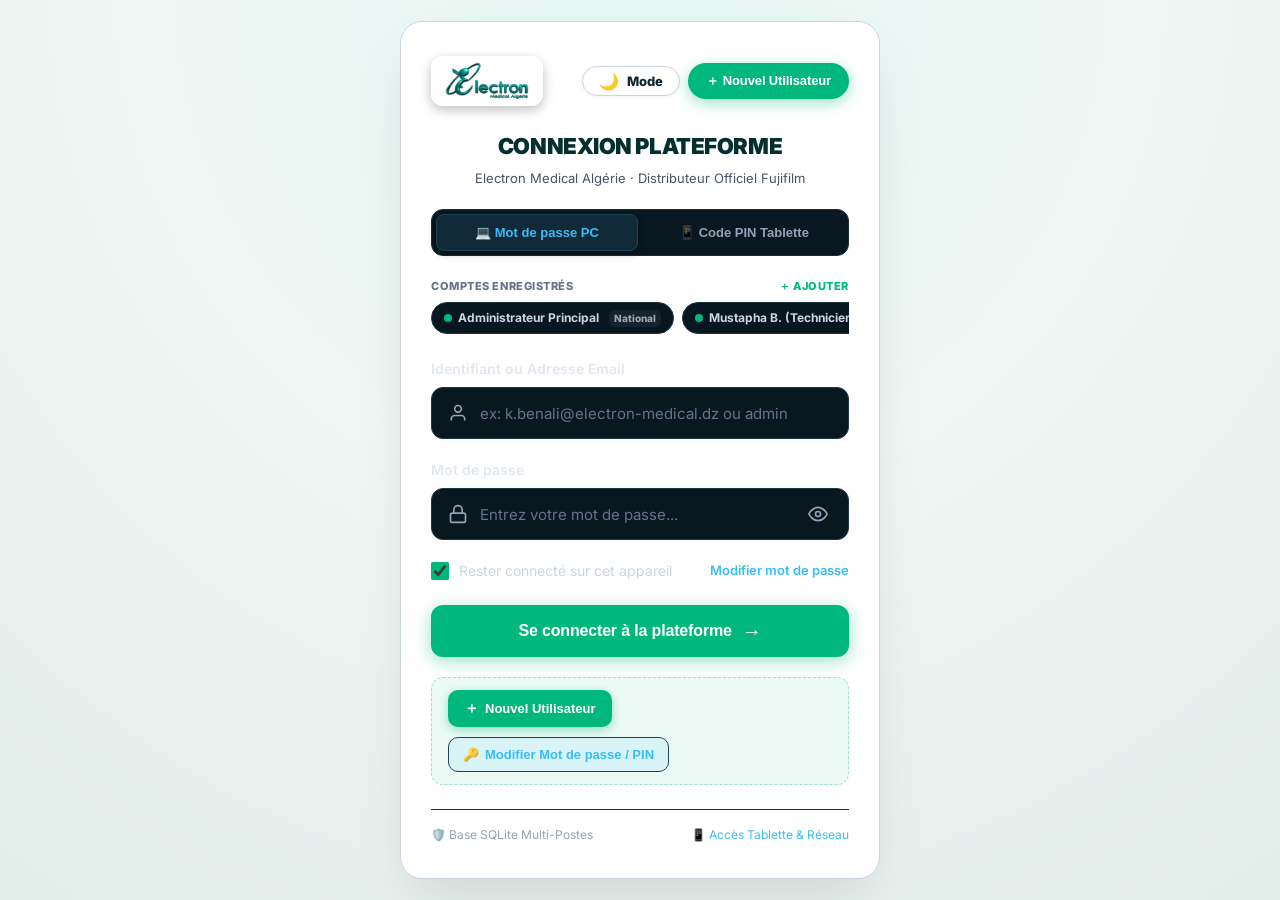
==== commit 8cc057e7: "Correctif complet encodage UTF-8, boutons Nouvel Utilisateur & Mot de passe login, et ajout des 3 am" ====
--- a/feuille_inspection.html
+++ b/feuille_inspection.html
@@ -18,6 +18,7 @@
   </script>
 
 <meta charset="utf-8">
+<meta http-equiv="Content-Type" content="text/html; charset=UTF-8">
 <meta name="viewport" content="width=device-width,initial-scale=1">
 <script src="js/theme.js"></script>
   <script src="js/auth.js"></script>
--- a/css/main.css
+++ b/css/main.css
@@ -2136,3 +2136,281 @@
   color: #d8b4fe !important;
   border-color: rgba(139, 92, 246, 0.3) !important;
 }
+
+
+/* ========================================================================= */
+/* NOUVEAUTÉS V3 : NOTIFICATIONS EN DIRECT, OMNISEARCH CTRL+K & CARTE ALGÉRIE */
+/* ========================================================================= */
+
+/* 1. Centre de Notifications (Cloche & Volet Déroulant) */
+.notif-bell-wrapper {
+  position: relative;
+  display: inline-block;
+}
+.notif-bell-btn {
+  position: relative;
+  width: 38px;
+  height: 38px;
+  border-radius: 50%;
+  background: var(--bg-surface, #ffffff);
+  border: 1.5px solid var(--border, #cbd5e1);
+  color: var(--navy-dark, #0f172a);
+  font-size: 16px;
+  display: flex;
+  align-items: center;
+  justify-content: center;
+  cursor: pointer;
+  transition: all 0.2s ease;
+  box-shadow: 0 2px 5px rgba(0,0,0,0.06);
+}
+.notif-bell-btn:hover {
+  border-color: #00b87c;
+  transform: translateY(-1px);
+  box-shadow: 0 4px 12px rgba(0,184,124,0.2);
+}
+.notif-badge-pill {
+  position: absolute;
+  top: -4px;
+  right: -4px;
+  background: #ef4444;
+  color: #ffffff;
+  font-size: 10px;
+  font-weight: 900;
+  min-width: 18px;
+  height: 18px;
+  border-radius: 9px;
+  padding: 0 4px;
+  display: flex;
+  align-items: center;
+  justify-content: center;
+  border: 2px solid #ffffff;
+  animation: notifPulse 2s infinite;
+}
+@keyframes notifPulse {
+  0% { transform: scale(1); box-shadow: 0 0 0 0 rgba(239, 68, 68, 0.7); }
+  70% { transform: scale(1.08); box-shadow: 0 0 0 8px rgba(239, 68, 68, 0); }
+  100% { transform: scale(1); box-shadow: 0 0 0 0 rgba(239, 68, 68, 0); }
+}
+
+.notif-dropdown-card {
+  position: absolute;
+  top: 48px;
+  right: 0;
+  width: 400px;
+  max-width: 92vw;
+  background: #ffffff;
+  border: 1px solid var(--border, #cbd5e1);
+  border-radius: 16px;
+  box-shadow: 0 20px 50px rgba(0,0,0,0.25);
+  z-index: 999999;
+  overflow: hidden;
+  animation: popIn 0.2s cubic-bezier(0.16, 1, 0.3, 1);
+}
+[data-theme="dark"] .notif-dropdown-card {
+  background: #0c1e28 !important;
+  border-color: #1e3f52 !important;
+  box-shadow: 0 25px 60px rgba(0,0,0,0.7) !important;
+  color: #f8fafc !important;
+}
+.notif-head {
+  padding: 14px 18px;
+  background: linear-gradient(135deg, #092c2a 0%, #0f766e 100%);
+  color: #ffffff;
+  display: flex;
+  justify-content: space-between;
+  align-items: center;
+}
+.notif-head h4 {
+  margin: 0;
+  font-size: 14px;
+  font-weight: 800;
+  display: flex;
+  align-items: center;
+  gap: 8px;
+}
+.notif-body {
+  max-height: 380px;
+  overflow-y: auto;
+  padding: 12px;
+}
+.notif-item {
+  padding: 12px;
+  border-radius: 10px;
+  background: #f8fafc;
+  border: 1px solid #e2e8f0;
+  margin-bottom: 8px;
+  transition: all 0.15s ease;
+}
+[data-theme="dark"] .notif-item {
+  background: #091720 !important;
+  border-color: #153240 !important;
+}
+.notif-item:hover {
+  transform: translateX(2px);
+  border-color: #00b87c;
+}
+.notif-item.urgent {
+  border-left: 4px solid #ef4444;
+}
+.notif-item.warning {
+  border-left: 4px solid #f59e0b;
+}
+.notif-item.info {
+  border-left: 4px solid #0284c7;
+}
+
+/* 2. Recherche Rapide Omnisearch (Ctrl + K) */
+.omnisearch-overlay {
+  position: fixed;
+  inset: 0;
+  background: rgba(4, 13, 18, 0.85);
+  backdrop-filter: blur(8px);
+  z-index: 9999999;
+  display: flex;
+  align-items: flex-start;
+  justify-content: center;
+  padding: 60px 20px 20px;
+  opacity: 0;
+  pointer-events: none;
+  transition: opacity 0.2s ease;
+}
+.omnisearch-overlay.active {
+  opacity: 1;
+  pointer-events: auto;
+}
+.omnisearch-modal {
+  width: 100%;
+  max-width: 680px;
+  background: #0c1e28;
+  border: 1px solid #1e3f52;
+  border-radius: 20px;
+  box-shadow: 0 30px 80px rgba(0,0,0,0.7), 0 0 30px rgba(0, 184, 124, 0.15);
+  overflow: hidden;
+  color: #f8fafc;
+  transform: translateY(-10px);
+  transition: transform 0.2s ease;
+}
+.omnisearch-overlay.active .omnisearch-modal {
+  transform: translateY(0);
+}
+.omnisearch-header {
+  display: flex;
+  align-items: center;
+  padding: 16px 20px;
+  border-bottom: 1px solid #16323f;
+  background: #08161f;
+  gap: 12px;
+}
+.omnisearch-icon {
+  font-size: 20px;
+  color: #00b87c;
+}
+.omnisearch-input {
+  flex: 1;
+  background: transparent;
+  border: none;
+  font-size: 16px;
+  font-weight: 600;
+  color: #ffffff;
+  outline: none;
+  font-family: inherit;
+}
+.omnisearch-input::placeholder {
+  color: #64748b;
+  font-weight: 400;
+}
+.omnisearch-results {
+  max-height: 440px;
+  overflow-y: auto;
+  padding: 12px;
+}
+.omnisearch-item {
+  padding: 12px 16px;
+  border-radius: 12px;
+  display: flex;
+  align-items: center;
+  justify-content: space-between;
+  gap: 14px;
+  cursor: pointer;
+  transition: all 0.15s ease;
+  border: 1px solid transparent;
+  margin-bottom: 6px;
+}
+.omnisearch-item:hover, .omnisearch-item.selected {
+  background: #102a37;
+  border-color: #00b87c;
+  transform: translateX(2px);
+}
+.omnisearch-footer {
+  padding: 12px 20px;
+  background: #08161f;
+  border-top: 1px solid #16323f;
+  display: flex;
+  justify-content: space-between;
+  align-items: center;
+  font-size: 11px;
+  color: #64748b;
+}
+
+/* 3. Carte Interactive & Couverture Régionale d'Algérie */
+.algeria-territory-card {
+  background: var(--bg-surface, #ffffff);
+  border: 1px solid var(--border, #cbd5e1);
+  border-radius: 18px;
+  padding: 24px;
+  margin-bottom: 30px;
+  box-shadow: 0 4px 20px rgba(0,0,0,0.05);
+}
+[data-theme="dark"] .algeria-territory-card {
+  background: #0b1f29 !important;
+  border-color: #173747 !important;
+  box-shadow: 0 10px 30px rgba(0,0,0,0.4) !important;
+  color: #f8fafc !important;
+}
+.map-grid-layout {
+  display: grid;
+  grid-template-columns: 1fr 1fr;
+  gap: 24px;
+  align-items: center;
+}
+@media (max-width: 900px) {
+  .map-grid-layout {
+    grid-template-columns: 1fr;
+  }
+}
+.region-interactive-box {
+  background: #f8fafc;
+  border: 1px solid #e2e8f0;
+  border-radius: 14px;
+  padding: 16px;
+  cursor: pointer;
+  transition: all 0.2s ease;
+  display: flex;
+  align-items: center;
+  justify-content: space-between;
+  margin-bottom: 10px;
+}
+[data-theme="dark"] .region-interactive-box {
+  background: #091720 !important;
+  border-color: #1a3947 !important;
+}
+.region-interactive-box:hover {
+  transform: translateY(-2px);
+  box-shadow: 0 6px 16px rgba(0,0,0,0.12);
+}
+.region-interactive-box.centre:hover, .region-interactive-box.centre.active {
+  border-color: #10b981;
+  background: rgba(16, 185, 129, 0.08) !important;
+}
+.region-interactive-box.est:hover, .region-interactive-box.est.active {
+  border-color: #2563eb;
+  background: rgba(37, 99, 235, 0.08) !important;
+}
+.region-interactive-box.ouest:hover, .region-interactive-box.ouest.active {
+  border-color: #f97316;
+  background: rgba(249, 115, 22, 0.08) !important;
+}
+.region-interactive-box.sud:hover, .region-interactive-box.sud.active {
+  border-color: #8b5cf6;
+  background: rgba(139, 92, 246, 0.08) !important;
+}
